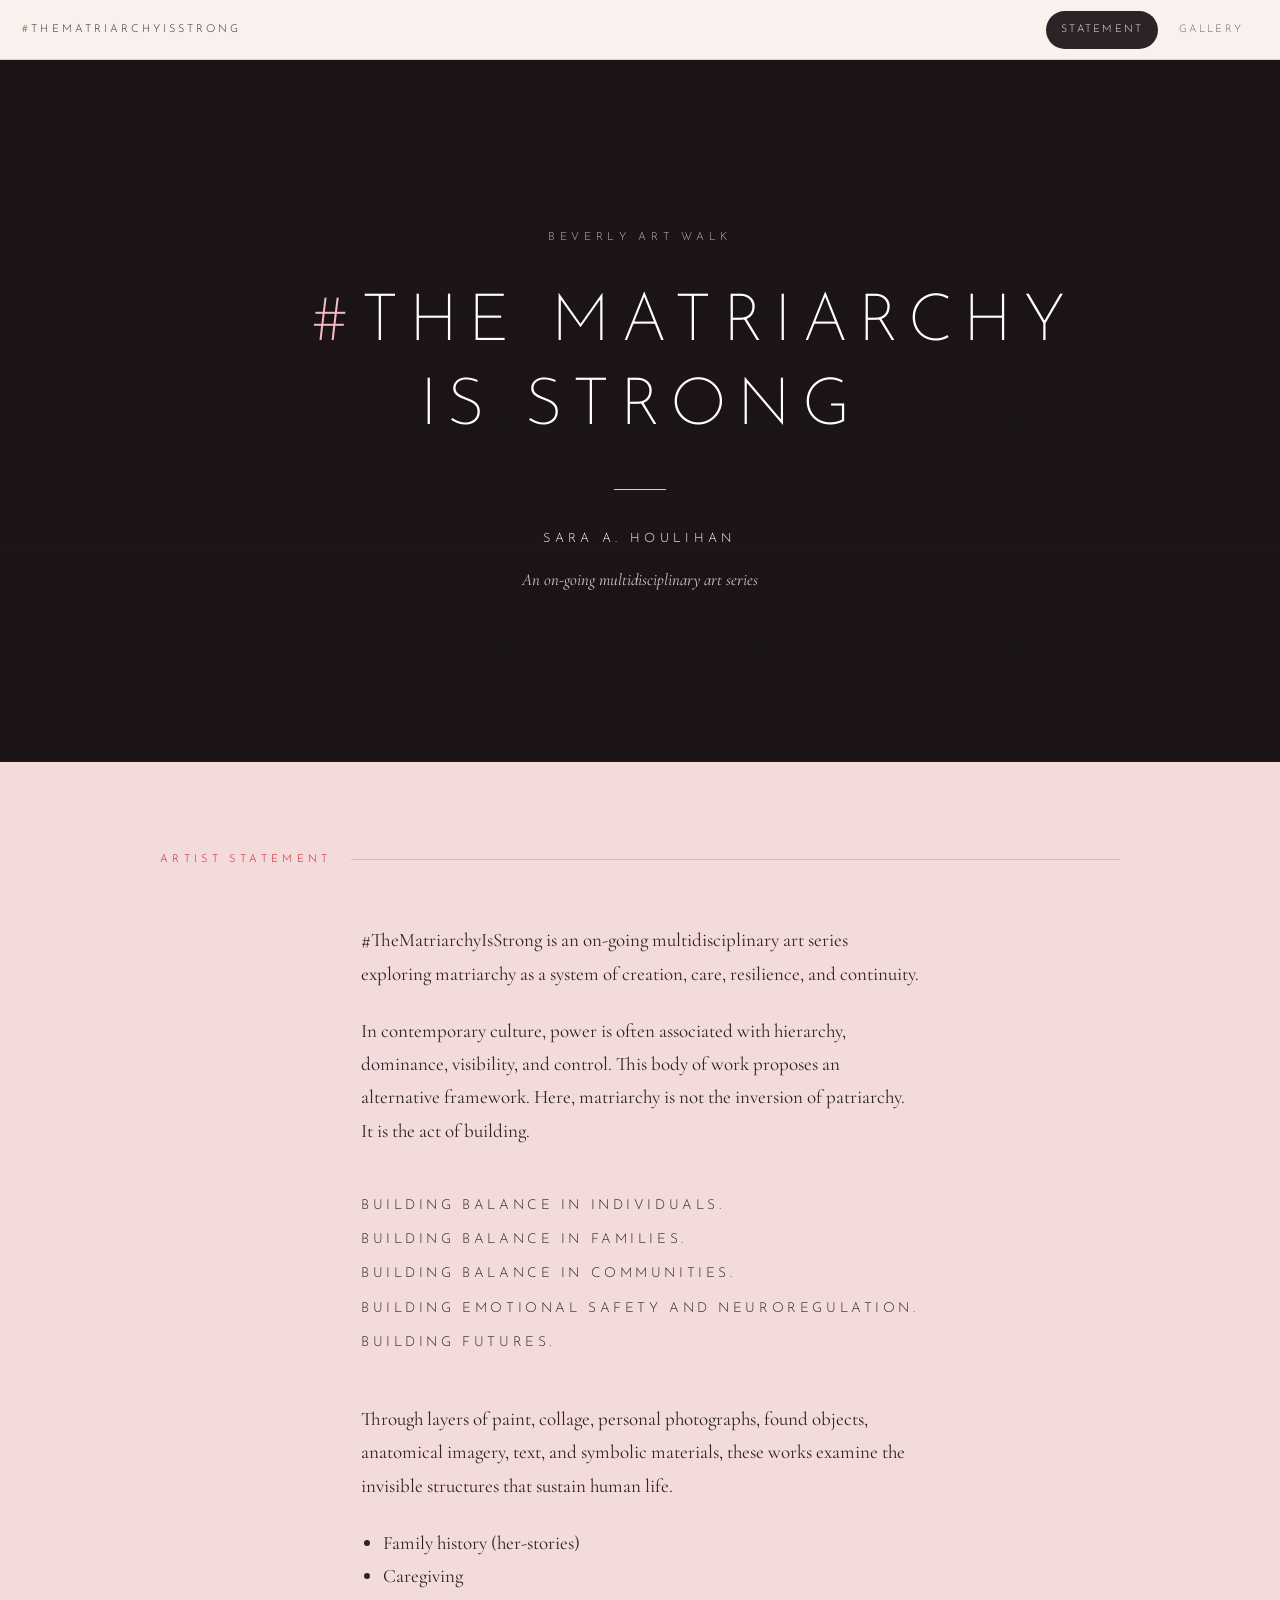
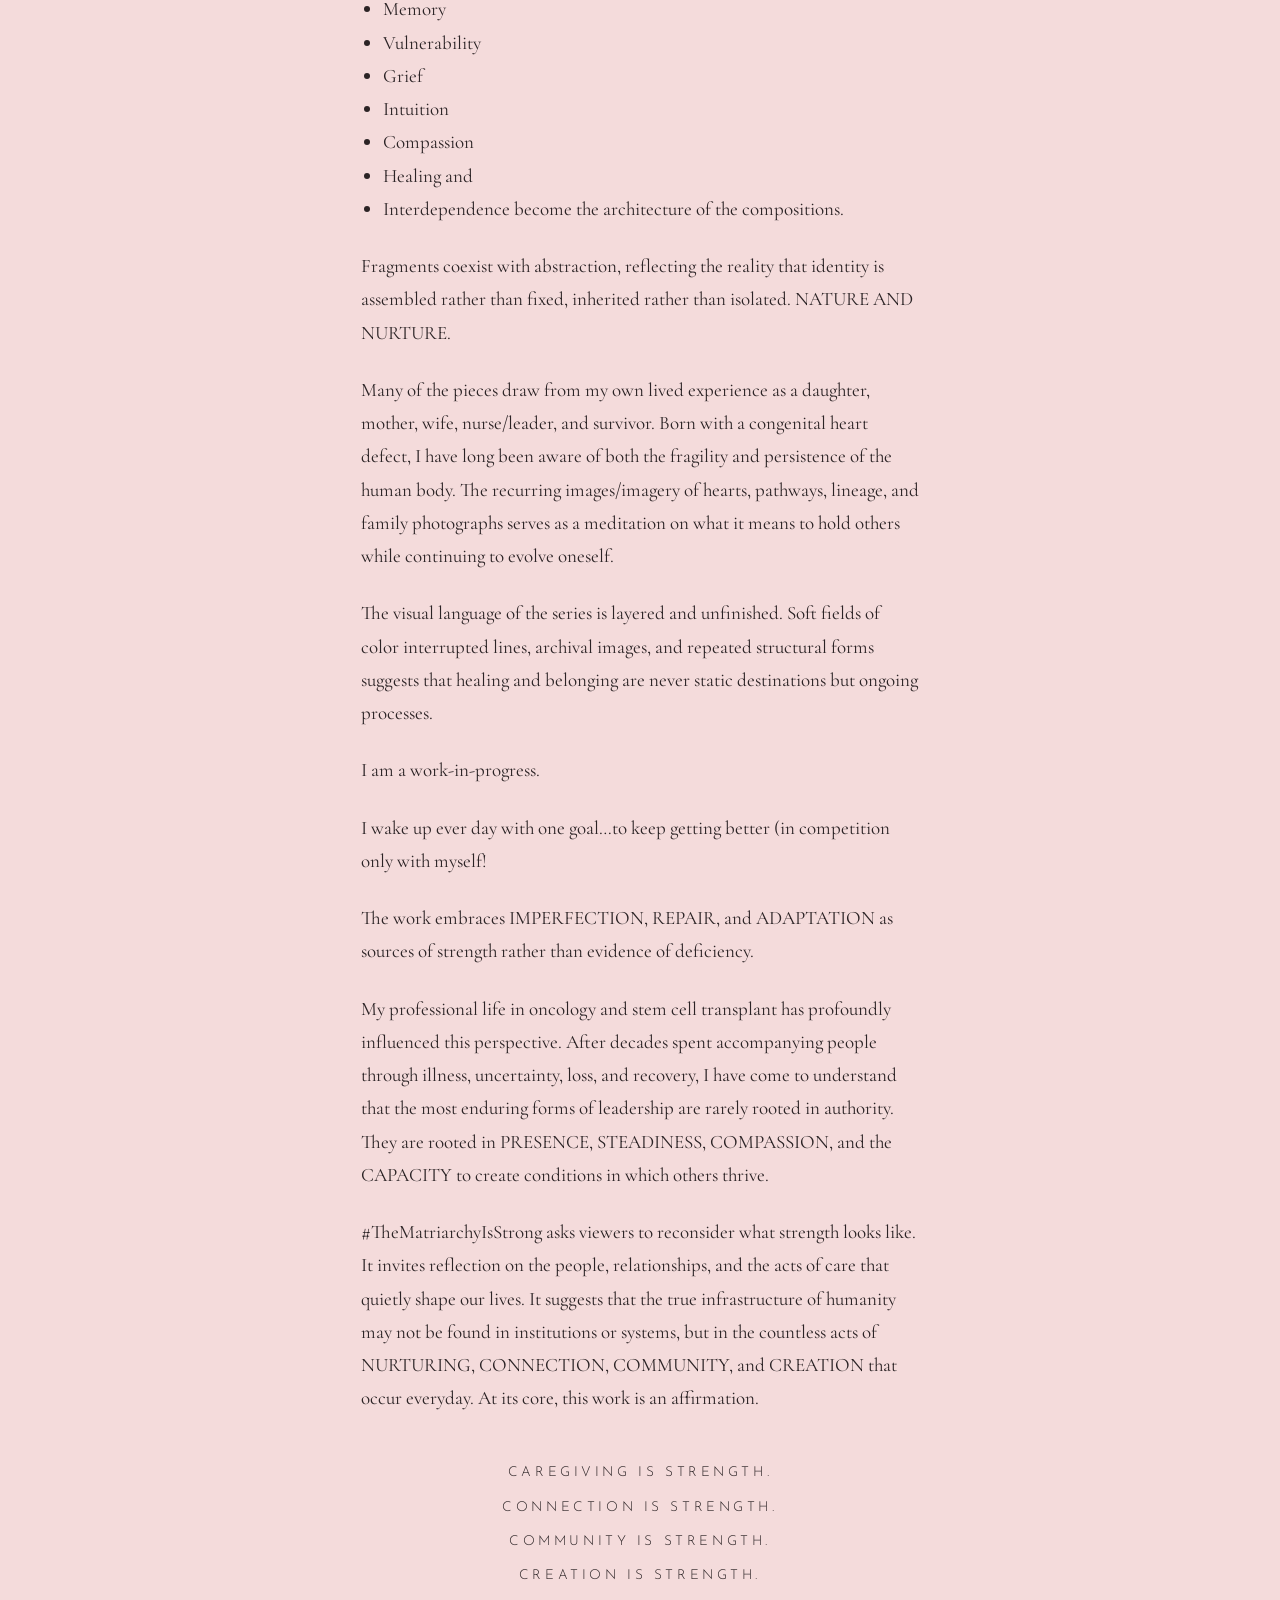
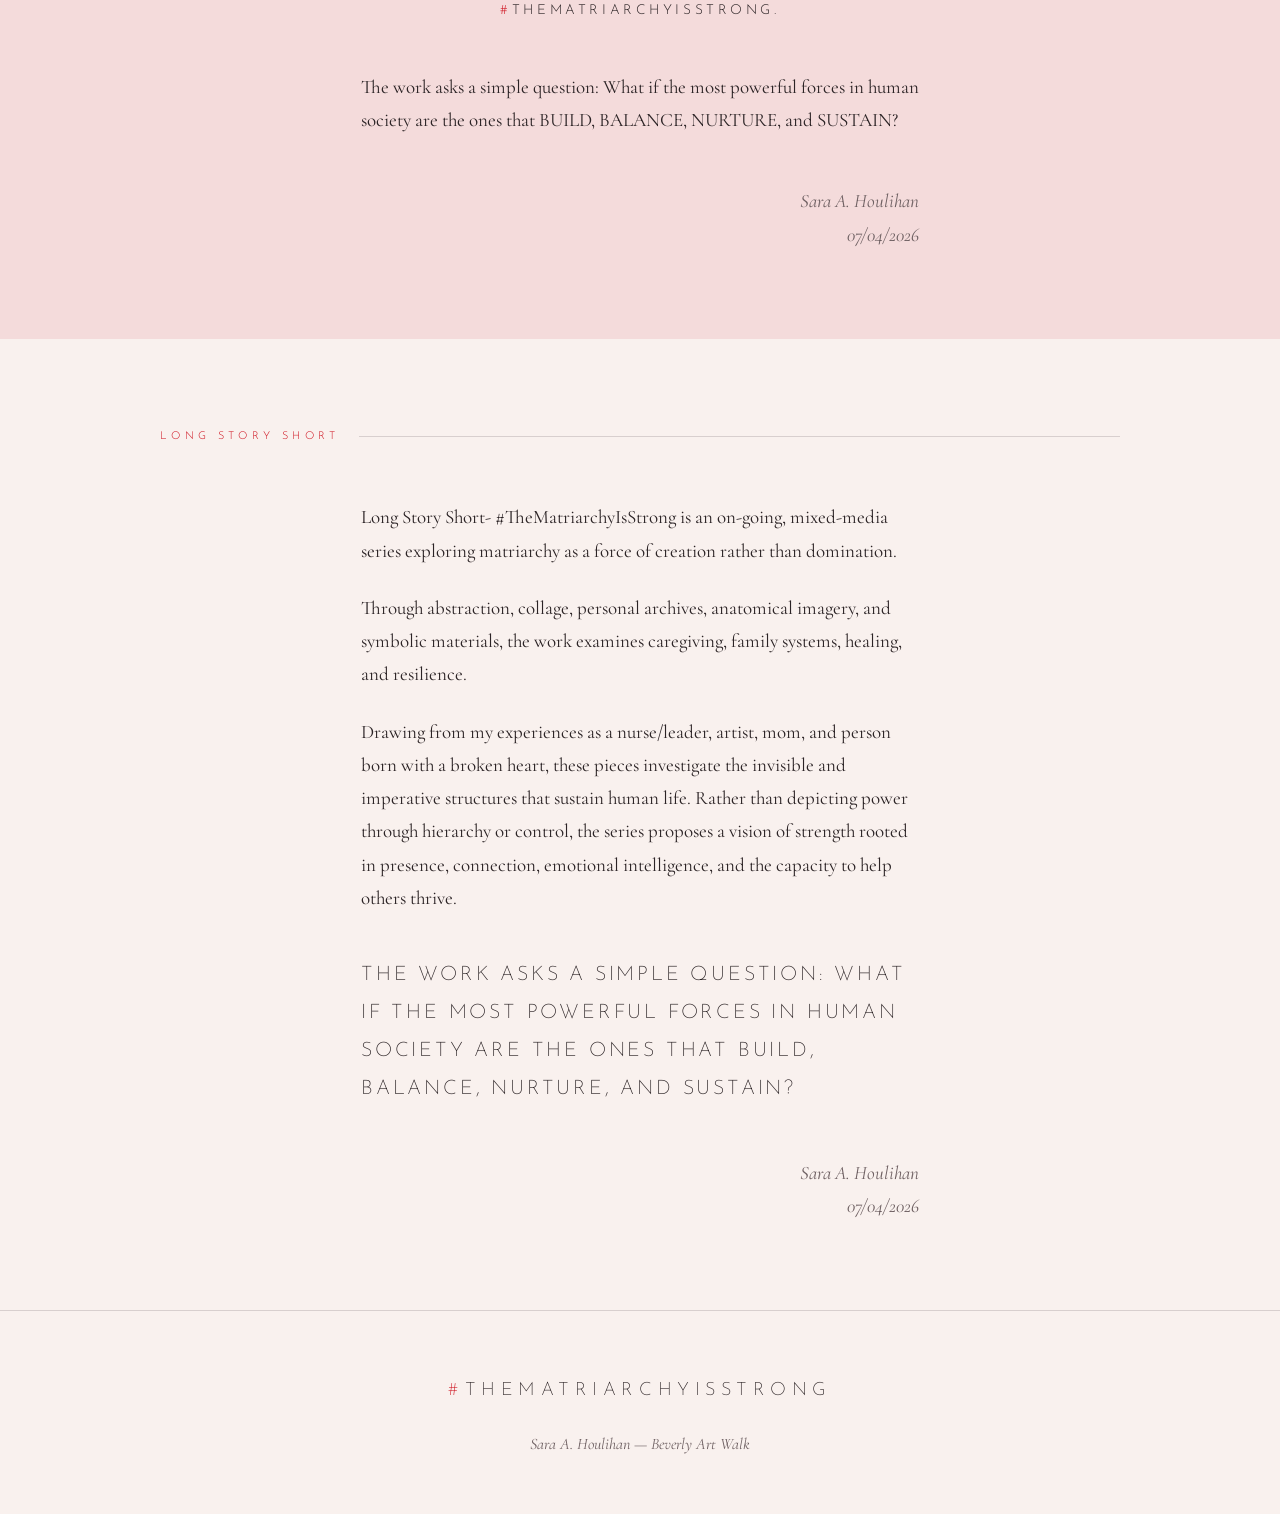
==== index.html @ e9c65ad4 "Add files via upload" ====
<!DOCTYPE html>
<html lang="en">
<head>
<meta charset="UTF-8">
<meta name="viewport" content="width=device-width, initial-scale=1.0, viewport-fit=cover">
<title>#TheMatriarchyIsStrong — Sara A. Houlihan — Beverly Art Walk</title>
<link rel="preconnect" href="https://fonts.googleapis.com">
<link rel="preconnect" href="https://fonts.gstatic.com" crossorigin>
<link href="https://fonts.googleapis.com/css2?family=Josefin+Sans:wght@200;300;400&family=Cormorant+Garamond:ital,wght@0,400;0,500;1,400&display=swap" rel="stylesheet">
<style>
  :root{
    --paper:#F9F1EE;
    --rose:#F4DBDB;
    --blush:#F4BAC8;
    --ink:#2B2325;
    --ink-soft:#6E6062;
    --carmine:#CE101D;
    --hairline:rgba(43,35,37,.16);
    --measure:62ch;
    --nav-h:60px;
  }
  *{margin:0;padding:0;box-sizing:border-box}
  html{scroll-behavior:smooth;-webkit-text-size-adjust:100%}
  @media (prefers-reduced-motion: reduce){
    html{scroll-behavior:auto}
    *,*::before,*::after{animation:none!important;transition:none!important}
  }
  html,body{overflow-x:hidden;width:100%}
  body{
    background:var(--paper);
    color:var(--ink);
    font-family:'Cormorant Garamond',serif;
    font-size:19px;
    line-height:1.75;
    -webkit-font-smoothing:antialiased;
  }
  img{max-width:100%}
  ::selection{background:var(--blush);color:var(--ink)}

  /* ---------- nav ---------- */
  nav{
    position:fixed;top:0;left:0;right:0;z-index:30;
    height:var(--nav-h);
    display:flex;justify-content:space-between;align-items:center;
    padding:0 1.4rem;
    padding-top:env(safe-area-inset-top);
    background:color-mix(in srgb, var(--paper) 90%, transparent);
    backdrop-filter:blur(10px);
    border-bottom:1px solid var(--hairline);
  }
  nav .mark{
    font-family:'Josefin Sans',sans-serif;font-weight:300;
    font-size:.68rem;letter-spacing:.28em;text-transform:uppercase;
    color:var(--ink);text-decoration:none;white-space:nowrap;
    overflow:hidden;text-overflow:ellipsis;
  }
  nav .mark em{font-style:normal;color:var(--carmine)}
  .tabs{display:flex;gap:.4rem;list-style:none;flex:none}
  .tabs button{
    font-family:'Josefin Sans',sans-serif;font-weight:300;
    font-size:.66rem;letter-spacing:.22em;text-transform:uppercase;
    color:var(--ink-soft);background:none;border:none;cursor:pointer;
    padding:.6rem .9rem;border-radius:999px;
    -webkit-tap-highlight-color:transparent;
    transition:color .25s,background .25s;
    min-height:38px;
  }
  .tabs button.active{color:var(--paper);background:var(--ink)}
  .tabs button:not(.active):hover,.tabs button:not(.active):focus-visible{color:var(--carmine)}
  button:focus-visible,a:focus-visible{outline:2px solid var(--carmine);outline-offset:3px}
  @media(max-width:640px){
    nav{padding:0 .8rem}
    nav .mark{font-size:.56rem;letter-spacing:.16em;max-width:40vw}
    .tabs button{font-size:.6rem;letter-spacing:.14em;padding:.55rem .7rem}
  }

  /* ---------- panels ---------- */
  .panel{display:none}
  .panel.active{display:block;animation:panelIn .5s ease}
  @keyframes panelIn{from{opacity:0}to{opacity:1}}

  /* ---------- hero (statement tab) ---------- */
  .hero{
    position:relative;
    margin-top:var(--nav-h);
    min-height:78svh;
    display:flex;flex-direction:column;justify-content:center;align-items:center;
    text-align:center;padding:3rem 1.5rem;
    overflow:hidden;
    background:#1c1416;
  }
  .hero-bg{position:absolute;inset:0;overflow:hidden}
  .hero-bg-layer{
    position:absolute;inset:0;
    background-size:cover;background-position:center;
    opacity:0;
    animation:heroFade 45s infinite;
    will-change:opacity;
  }
  @keyframes heroFade{
    0%{opacity:0}
    2%{opacity:.55}
    9%{opacity:.55}
    12%{opacity:0}
    100%{opacity:0}
  }
  .hero-scrim{
    position:absolute;inset:0;
    background:linear-gradient(180deg, rgba(28,20,22,.55) 0%, rgba(28,20,22,.72) 60%, rgba(28,20,22,.85) 100%);
  }
  .hero-content{position:relative;z-index:2;color:#fff}
  .hero .eyebrow{
    font-family:'Josefin Sans',sans-serif;font-weight:300;
    font-size:.7rem;letter-spacing:.42em;text-transform:uppercase;
    color:rgba(255,255,255,.72);margin-bottom:2.2rem;
  }
  .hero h1{
    font-family:'Josefin Sans',sans-serif;font-weight:200;
    text-transform:uppercase;
    font-size:clamp(1.7rem,6.4vw,4.1rem);
    letter-spacing:.16em;line-height:1.28;
    max-width:16ch;
  }
  .hero h1 .hash{color:var(--blush)}
  .hero .rule{
    width:52px;height:1px;background:var(--blush);margin:2.4rem auto;
  }
  .hero .byline{
    font-family:'Josefin Sans',sans-serif;font-weight:300;
    font-size:.8rem;letter-spacing:.34em;text-transform:uppercase;
  }
  .hero .venue{
    font-style:italic;color:rgba(255,255,255,.78);margin-top:.9rem;font-size:1.05rem;
  }
  @media(max-width:640px){
    .hero{min-height:62svh;padding:2.4rem 1.1rem}
    .hero .eyebrow{margin-bottom:1.5rem}
    .hero .rule{margin:1.8rem auto}
  }

  /* ---------- shared section shell ---------- */
  section{padding:5.5rem 1.5rem}
  .shell{max-width:960px;margin:0 auto}
  .section-label{
    font-family:'Josefin Sans',sans-serif;font-weight:300;
    font-size:.68rem;letter-spacing:.4em;text-transform:uppercase;
    color:var(--carmine);
    display:flex;align-items:center;gap:1.2rem;margin-bottom:3.4rem;
  }
  .section-label::after{content:"";flex:1;height:1px;background:var(--hairline)}

  /* ---------- statement ---------- */
  #statement-text{background:var(--rose)}
  .prose{max-width:var(--measure);margin:0 auto}
  .prose p{margin-bottom:1.5rem}
  .prose p:last-child{margin-bottom:0}
  .litany{
    font-family:'Josefin Sans',sans-serif;font-weight:300;
    text-transform:uppercase;font-size:.86rem;letter-spacing:.26em;
    line-height:2.5;margin:2.6rem 0;list-style:none;
  }
  .prose ul.plain{margin:1.5rem 0 1.5rem 1.4rem}
  .affirmation{
    font-family:'Josefin Sans',sans-serif;font-weight:300;
    text-transform:uppercase;font-size:.86rem;letter-spacing:.26em;
    line-height:2.5;margin:2.6rem 0;list-style:none;text-align:center;
  }
  .affirmation .hash{color:var(--carmine)}
  .signature{margin-top:3rem;text-align:right;font-style:italic;color:var(--ink-soft)}
  .lss-question{
    font-family:'Josefin Sans',sans-serif;font-weight:200;
    text-transform:uppercase;letter-spacing:.14em;line-height:1.9;
    font-size:clamp(.95rem,2.2vw,1.25rem);
    margin:2.6rem 0 0;
  }

  /* ---------- gallery ---------- */
  #gallery{padding-top:calc(var(--nav-h) + 3rem)}
  .gallery-intro{padding-bottom:0}
  .work{
    max-width:860px;margin:0 auto;padding:4rem 0;
    border-bottom:1px solid var(--hairline);
  }
  .work:last-of-type{border-bottom:none}
  .work figure{margin:0}
  .work .frame{
    background:#fff;
    padding:clamp(.7rem,2.5vw,1.6rem);
    box-shadow:0 1px 2px rgba(43,35,37,.06),0 14px 44px -18px rgba(43,35,37,.18);
  }
  .work img{display:block;width:100%;height:auto}
  .work figcaption{
    margin-top:2rem;
    display:grid;grid-template-columns:minmax(0,1fr) auto;gap:.4rem 2rem;
    align-items:start;
  }
  .work .no{
    font-family:'Josefin Sans',sans-serif;font-weight:300;
    font-size:.66rem;letter-spacing:.34em;color:var(--carmine);
    text-transform:uppercase;margin-bottom:.55rem;
  }
  .work h3{
    font-family:'Josefin Sans',sans-serif;font-weight:300;
    text-transform:uppercase;font-size:1.02rem;letter-spacing:.2em;
    line-height:1.7;max-width:34ch;
  }
  .work .swatch{
    width:28px;height:28px;border-radius:50%;
    border:1px solid var(--hairline);margin-top:1.3rem;flex:none;
  }
  .work .meta{grid-column:1/-1;margin-top:1rem;max-width:var(--measure)}
  .work .meta p{margin-bottom:.85rem}
  .work .meta p:last-child{margin-bottom:0}
  .work .dims{
    font-family:'Josefin Sans',sans-serif;font-weight:300;
    font-size:.68rem;letter-spacing:.24em;text-transform:uppercase;
    color:var(--ink-soft);
  }
  .work .dedication{font-style:italic;color:var(--ink-soft)}

  /* ---------- footer ---------- */
  footer{
    padding:4rem 1.5rem calc(3.5rem + env(safe-area-inset-bottom));text-align:center;
    border-top:1px solid var(--hairline);
  }
  footer .hashline{
    font-family:'Josefin Sans',sans-serif;font-weight:200;
    text-transform:uppercase;letter-spacing:.3em;
    font-size:clamp(.8rem,2.4vw,1.15rem);
  }
  footer .hashline .hash{color:var(--carmine)}
  footer .credit{margin-top:1.4rem;font-style:italic;color:var(--ink-soft);font-size:1rem}

  /* ---------- reveal on scroll ---------- */
  .reveal{opacity:0;transform:translateY(18px);transition:opacity .8s ease,transform .8s ease}
  .reveal.in{opacity:1;transform:none}
  @media (prefers-reduced-motion: reduce){.reveal{opacity:1;transform:none}}

  @media(max-width:640px){
    body{font-size:16.5px}
    section{padding:3.5rem 1.1rem}
    #gallery{padding-top:calc(var(--nav-h) + 2rem)}
    .work{padding:2.8rem 0}
    .work figcaption{grid-template-columns:1fr}
    .work .swatch{margin-top:.4rem}
    .section-label{margin-bottom:2.2rem;font-size:.6rem;letter-spacing:.3em}
  }
</style>
</head>
<body>

<nav aria-label="Site">
  <span class="mark"><em>#</em>TheMatriarchyIsStrong</span>
  <div class="tabs" role="tablist" aria-label="Site sections">
    <button type="button" role="tab" id="tab-statement-btn" aria-selected="true" aria-controls="panel-statement" class="active" onclick="showTab('statement')">Statement</button>
    <button type="button" role="tab" id="tab-gallery-btn" aria-selected="false" aria-controls="panel-gallery" onclick="showTab('gallery')">Gallery</button>
  </div>
</nav>

<!-- ================= STATEMENT PANEL ================= -->
<div class="panel active" id="panel-statement" role="tabpanel" aria-labelledby="tab-statement-btn">

  <header class="hero">
    <div class="hero-bg" aria-hidden="true">
      <div class="hero-bg-layer" style="background-image:url([data-uri]);animation-delay:0s"></div>
      <div class="hero-bg-layer" style="background-image:url([data-uri]);animation-delay:5s"></div>
      <div class="hero-bg-layer" style="background-image:url([data-uri]);animation-delay:10s"></div>
      <div class="hero-bg-layer" style="background-image:url([data-uri]);animation-delay:15s"></div>
      <div class="hero-bg-layer" style="background-image:url([data-uri]);animation-delay:20s"></div>
      <div class="hero-bg-layer" style="background-image:url([data-uri]);animation-delay:25s"></div>
      <div class="hero-bg-layer" style="background-image:url([data-uri]);animation-delay:30s"></div>
      <div class="hero-bg-layer" style="background-image:url([data-uri]);animation-delay:35s"></div>
      <div class="hero-bg-layer" style="background-image:url([data-uri]);animation-delay:40s"></div>
    </div>
    <div class="hero-scrim" aria-hidden="true"></div>
    <div class="hero-content">
      <p class="eyebrow">Beverly Art Walk</p>
      <h1><span class="hash">#</span>The&nbsp;Matriarchy Is&nbsp;Strong</h1>
      <div class="rule" aria-hidden="true"></div>
      <p class="byline">Sara A. Houlihan</p>
      <p class="venue">An on-going multidisciplinary art series</p>
    </div>
  </header>

  <!-- ================= ARTIST STATEMENT (verbatim from Matriarchy is Strong.txt) ================= -->
  <section id="statement-text">
    <div class="shell">
      <p class="section-label">Artist Statement</p>
      <div class="prose reveal">
        <p>#TheMatriarchyIsStrong is an on-going multidisciplinary art series exploring matriarchy as a system of creation, care, resilience, and continuity.</p>
        <p>In contemporary culture, power is often associated with hierarchy, dominance, visibility, and control. This body of work proposes an alternative framework. Here, matriarchy is not the inversion of patriarchy. It is the act of building.</p>
        <ul class="litany">
          <li>BUILDING BALANCE IN INDIVIDUALS.</li>
          <li>BUILDING BALANCE IN FAMILIES.</li>
          <li>BUILDING BALANCE IN COMMUNITIES.</li>
          <li>BUILDING EMOTIONAL SAFETY AND NEUROREGULATION.</li>
          <li>BUILDING FUTURES.</li>
        </ul>
        <p>Through layers of paint, collage, personal photographs, found objects, anatomical imagery, text, and symbolic materials, these works examine the invisible structures that sustain human life.</p>
        <ul class="plain">
          <li>Family history (her-stories)</li>
          <li>Caregiving</li>
          <li>Memory</li>
          <li>Vulnerability</li>
          <li>Grief</li>
          <li>Intuition</li>
          <li>Compassion</li>
          <li>Healing and</li>
          <li>Interdependence become the architecture of the compositions.</li>
        </ul>
        <p>Fragments coexist with abstraction, reflecting the reality that identity is assembled rather than fixed, inherited rather than isolated. NATURE AND NURTURE.</p>
        <p>Many of the pieces draw from my own lived experience as a daughter, mother, wife, nurse/leader, and survivor. Born with a congenital heart defect, I have long been aware of both the fragility and persistence of the human body. The recurring images/imagery of hearts, pathways, lineage, and family photographs serves as a meditation on what it means to hold others while continuing to evolve oneself.</p>
        <p>The visual language of the series is layered and unfinished. Soft fields of color interrupted lines, archival images, and repeated structural forms suggests that healing and belonging are never static destinations but ongoing processes.</p>
        <p>I am a work-in-progress.</p>
        <p>I wake up ever day with one goal&hellip;to keep getting better (in competition only with myself!</p>
        <p>The work embraces IMPERFECTION, REPAIR, and ADAPTATION as sources of strength rather than evidence of deficiency.</p>
        <p>My professional life in oncology and stem cell transplant has profoundly influenced this perspective. After decades spent accompanying people through illness, uncertainty, loss, and recovery, I have come to understand that the most enduring forms of leadership are rarely rooted in authority. They are rooted in PRESENCE, STEADINESS, COMPASSION, and the CAPACITY to create conditions in which others thrive.</p>
        <p>#TheMatriarchyIsStrong asks viewers to reconsider what strength looks like. It invites reflection on the people, relationships, and the acts of care that quietly shape our lives. It suggests that the true infrastructure of humanity may not be found in institutions or systems, but in the countless acts of NURTURING, CONNECTION, COMMUNITY, and CREATION that occur everyday. At its core, this work is an affirmation.</p>
        <ul class="affirmation">
          <li>CAREGIVING IS STRENGTH.</li>
          <li>CONNECTION IS STRENGTH.</li>
          <li>COMMUNITY IS STRENGTH.</li>
          <li>CREATION IS STRENGTH.</li>
          <li><span class="hash">#</span>TheMatriarchyIsStrong.</li>
        </ul>
        <p>The work asks a simple question: What if the most powerful forces in human society are the ones that BUILD, BALANCE, NURTURE, and SUSTAIN?</p>
        <p class="signature">Sara A. Houlihan<br>07/04/2026</p>
      </div>
    </div>
  </section>

  <!-- ================= LONG STORY SHORT (verbatim) ================= -->
  <section id="about">
    <div class="shell">
      <p class="section-label">Long Story Short</p>
      <div class="prose reveal">
        <p>Long Story Short- #TheMatriarchyIsStrong is an on-going, mixed-media series exploring matriarchy as a force of creation rather than domination.</p>
        <p>Through abstraction, collage, personal archives, anatomical imagery, and symbolic materials, the work examines caregiving, family systems, healing, and resilience.</p>
        <p>Drawing from my experiences as a nurse/leader, artist, mom, and person born with a broken heart, these pieces investigate the invisible and imperative structures that sustain human life. Rather than depicting power through hierarchy or control, the series proposes a vision of strength rooted in presence, connection, emotional intelligence, and the capacity to help others thrive.</p>
        <p class="lss-question">The work asks a simple question: What if the most powerful forces in human society are the ones that build, balance, nurture, and sustain?</p>
        <p class="signature">Sara A. Houlihan<br>07/04/2026</p>
      </div>
    </div>
  </section>

  <!-- NOTE: No contact information (email, phone, social links, or website) was provided in the supplied
       text file or artwork list document. Please confirm contact/info details with the artist before
       adding a contact section. -->

</div>

<!-- ================= GALLERY PANEL ================= -->
<div class="panel" id="panel-gallery" role="tabpanel" aria-labelledby="tab-gallery-btn">
  <section id="gallery">
    <div class="shell">
      <p class="section-label">#TheMatriarchyIsStrong series &mdash; by Sara A. Houlihan</p>

      <article class="work reveal">
        <figure>
          <div class="frame"><img src="[data-uri]" alt="Family is Matriarchy — mixed-media canvas in periwinkle blue, pink, cream, and purple with a colorized family photograph, puzzle piece, dried flowers, and an upside-down US mail stamp" loading="lazy"></div>
          <figcaption>
            <div>
              <p class="no">No. 1</p>
              <h3>Family is Matriarchy <span style="text-transform:none;letter-spacing:.06em;font-style:italic;">(in French: La famille est un matriarcat)</span> &mdash; pink</h3>
            </div>
            <span class="swatch" style="background:#F4BAC8" title="pink" aria-label="Colorway: pink"></span>
            <div class="meta">
              <p>Aunt Helen, Uncle Buster, and Mamie (Grandma Mary Ann)</p>
              <p class="dims">Unframed 20.5&rdquo; &times; 16.25&rdquo;</p>
              <p>Canvas with permanent markers, water colors, acrylic paints, stickers, colorized family photograph, dried flowers, a puzzle piece from Yoko Ono&rsquo;s interactive exhibit @ MCA 2026, geology paper tape and a US mail stamp (upside down indicating I LOVE YOU). Periwinkle blue, pink, cream, purple colors.</p>
              <p class="dedication">For Scott, Karen, Turner, and Claire Perkins</p>
            </div>
          </figcaption>
        </figure>
      </article>

      <article class="work reveal">
        <figure>
          <div class="frame"><img src="[data-uri]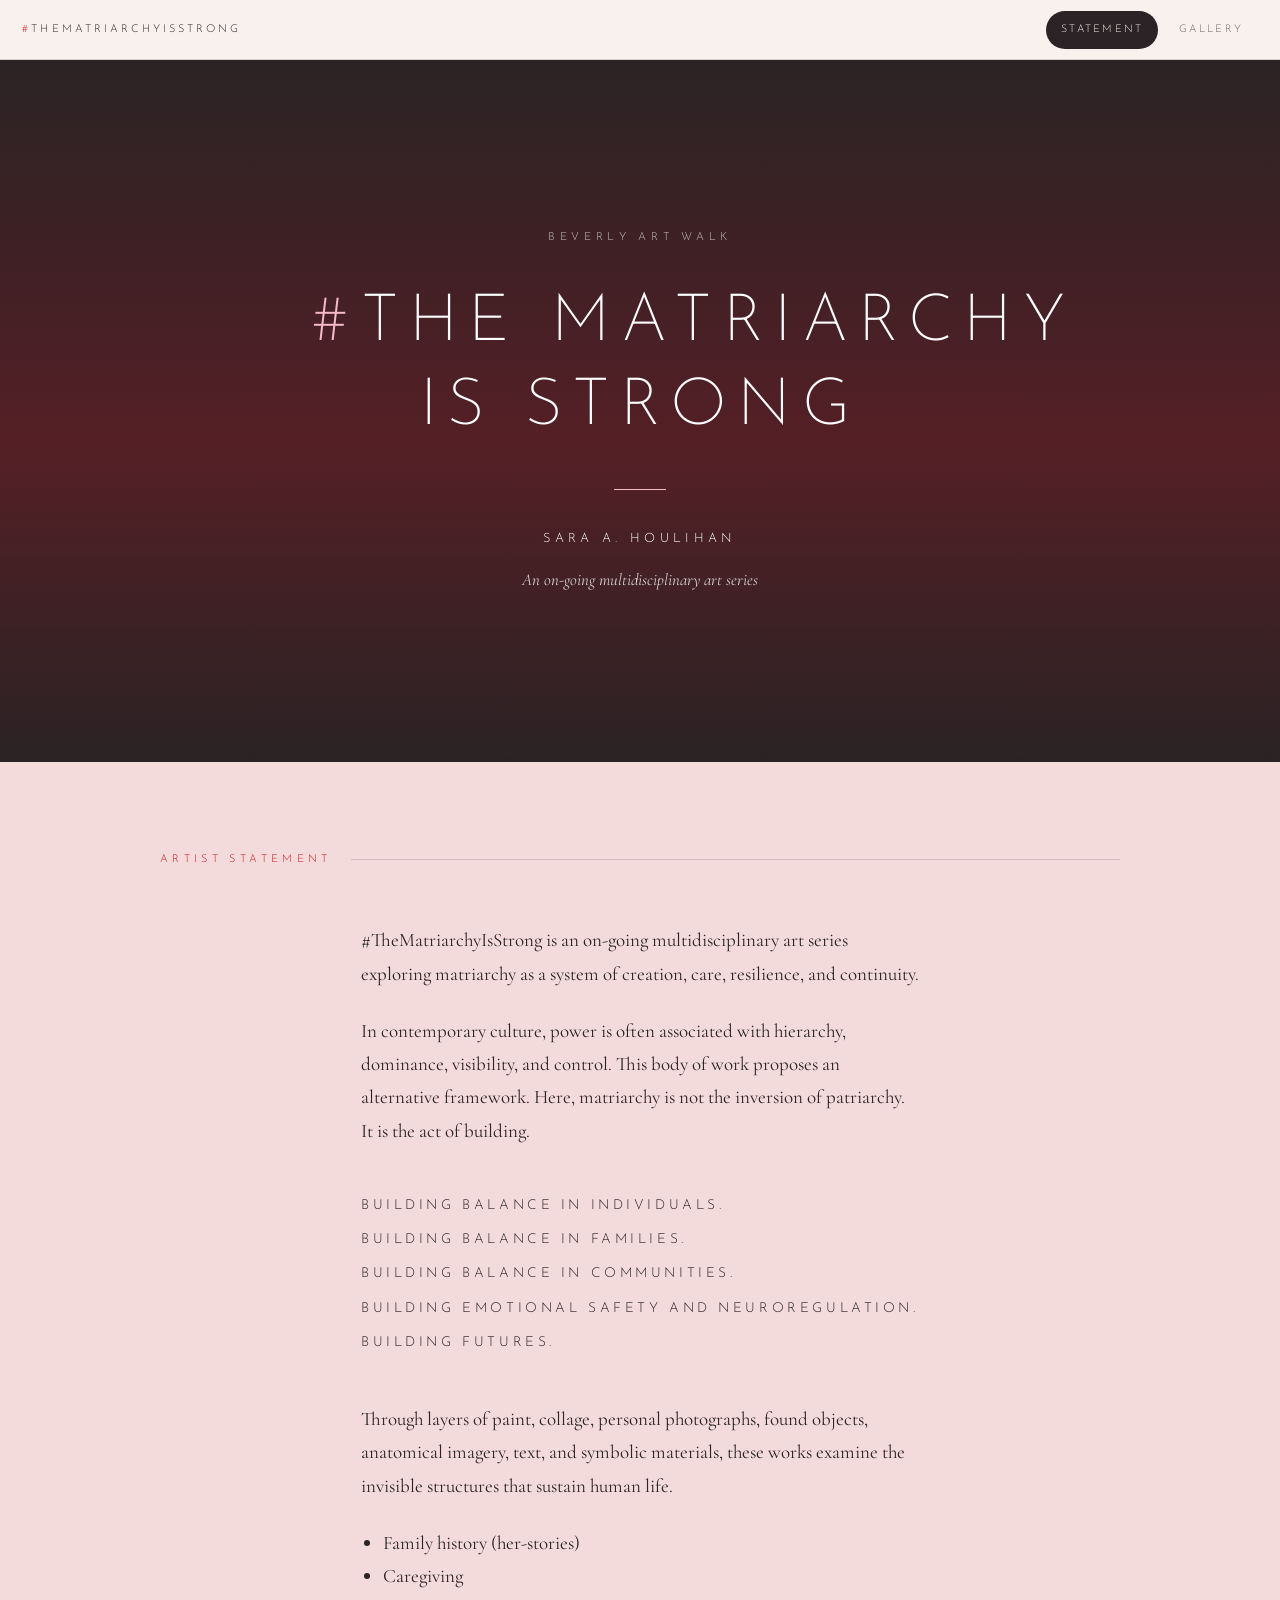
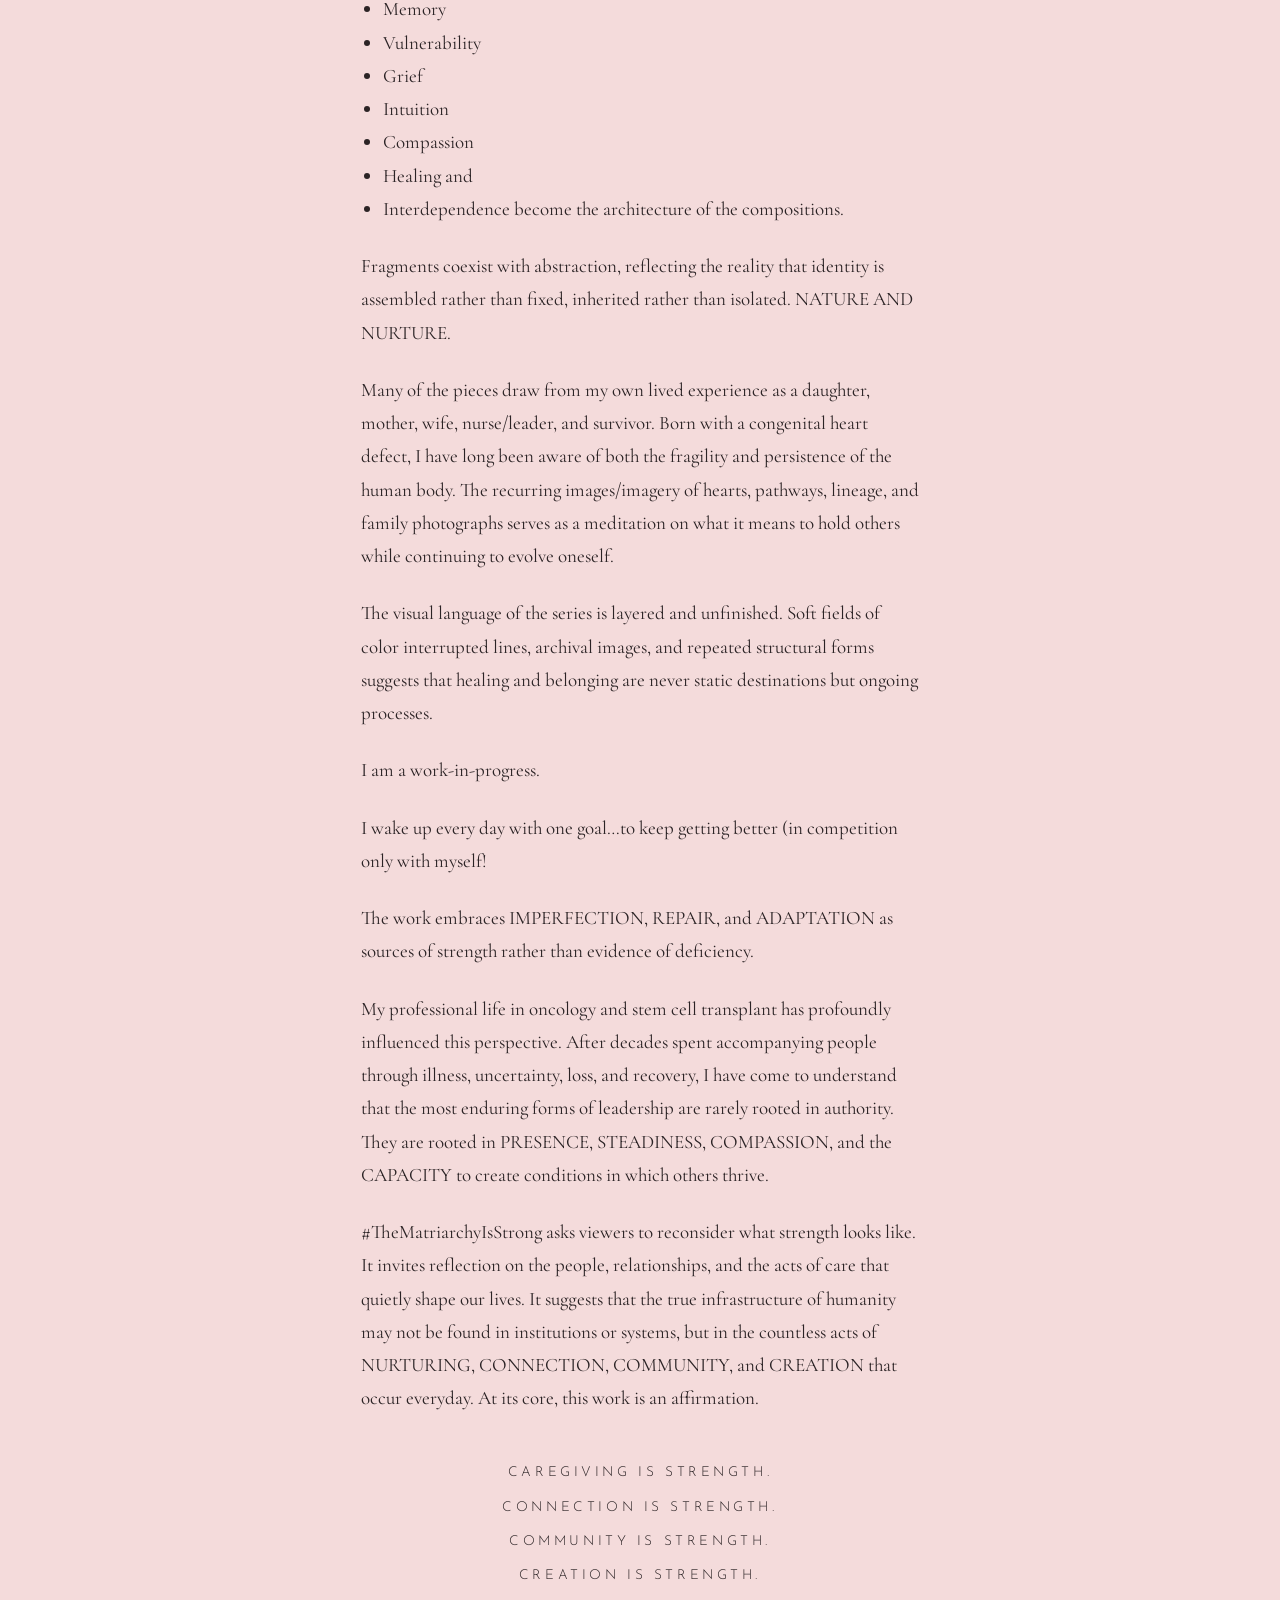
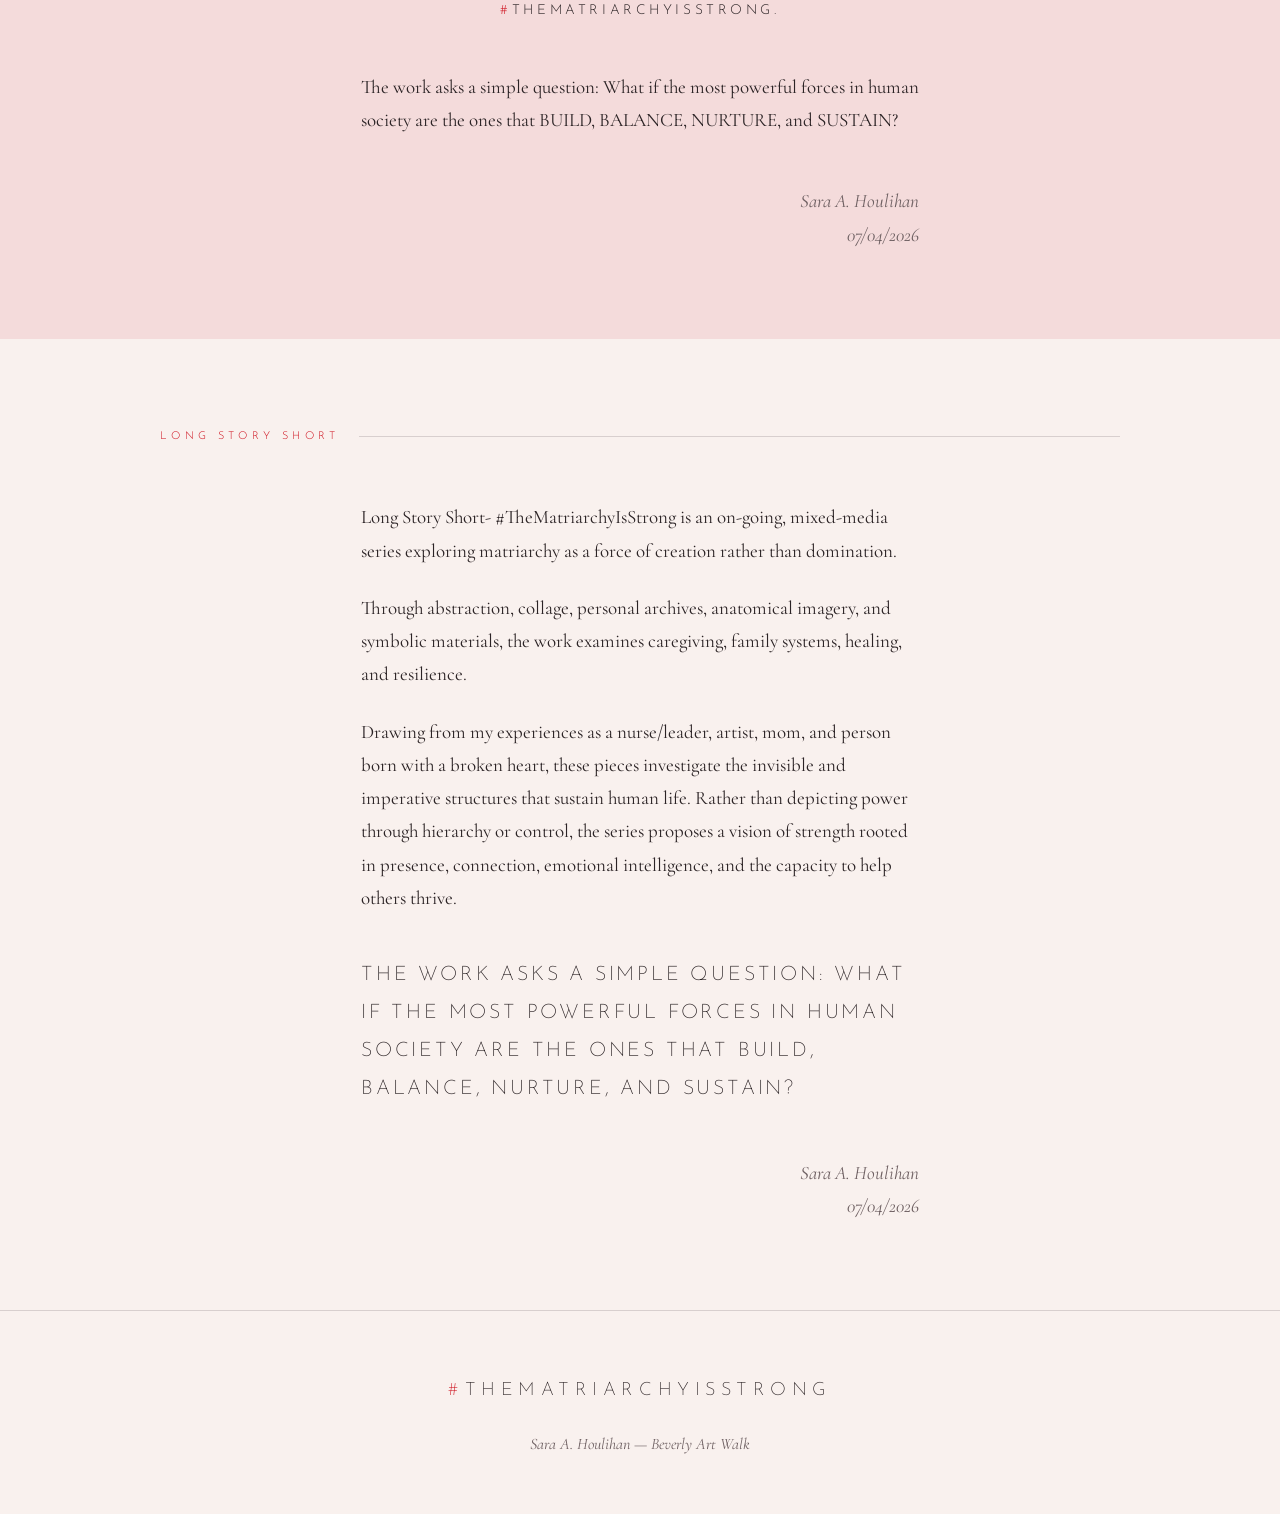
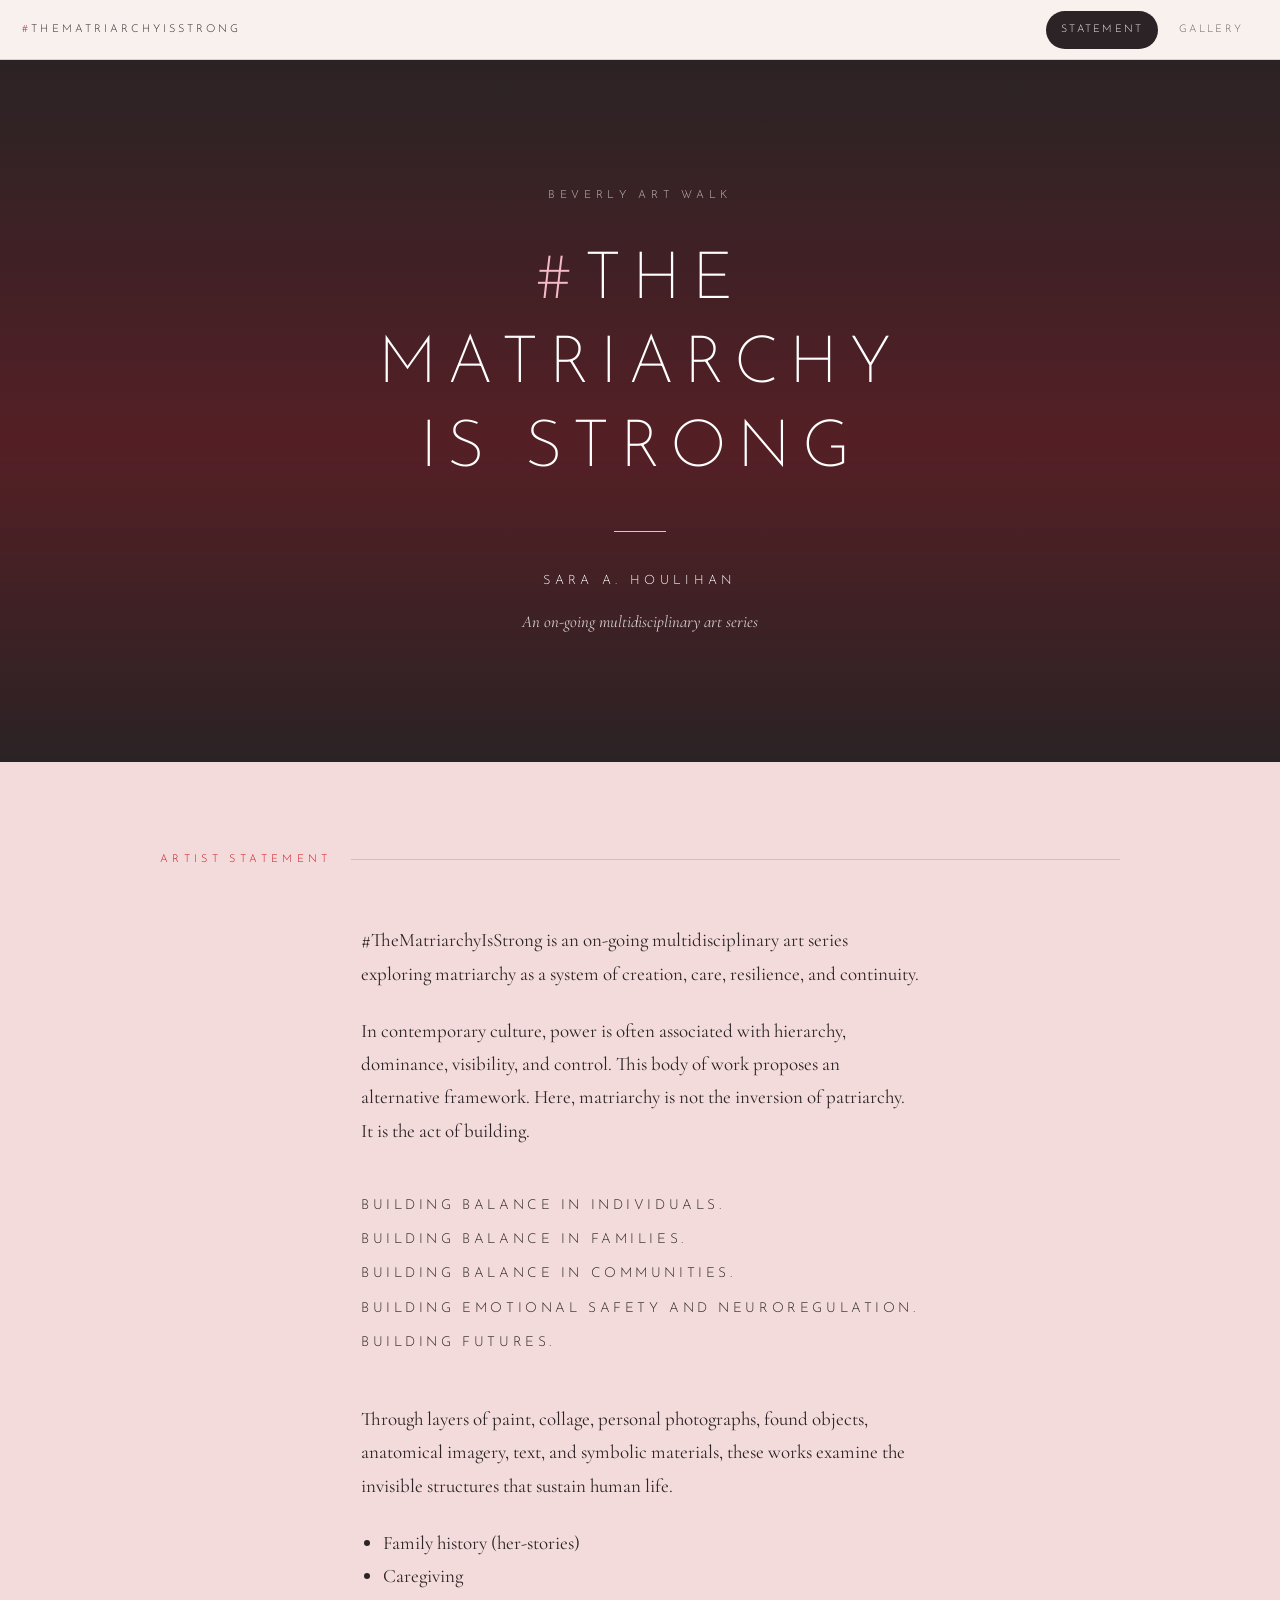
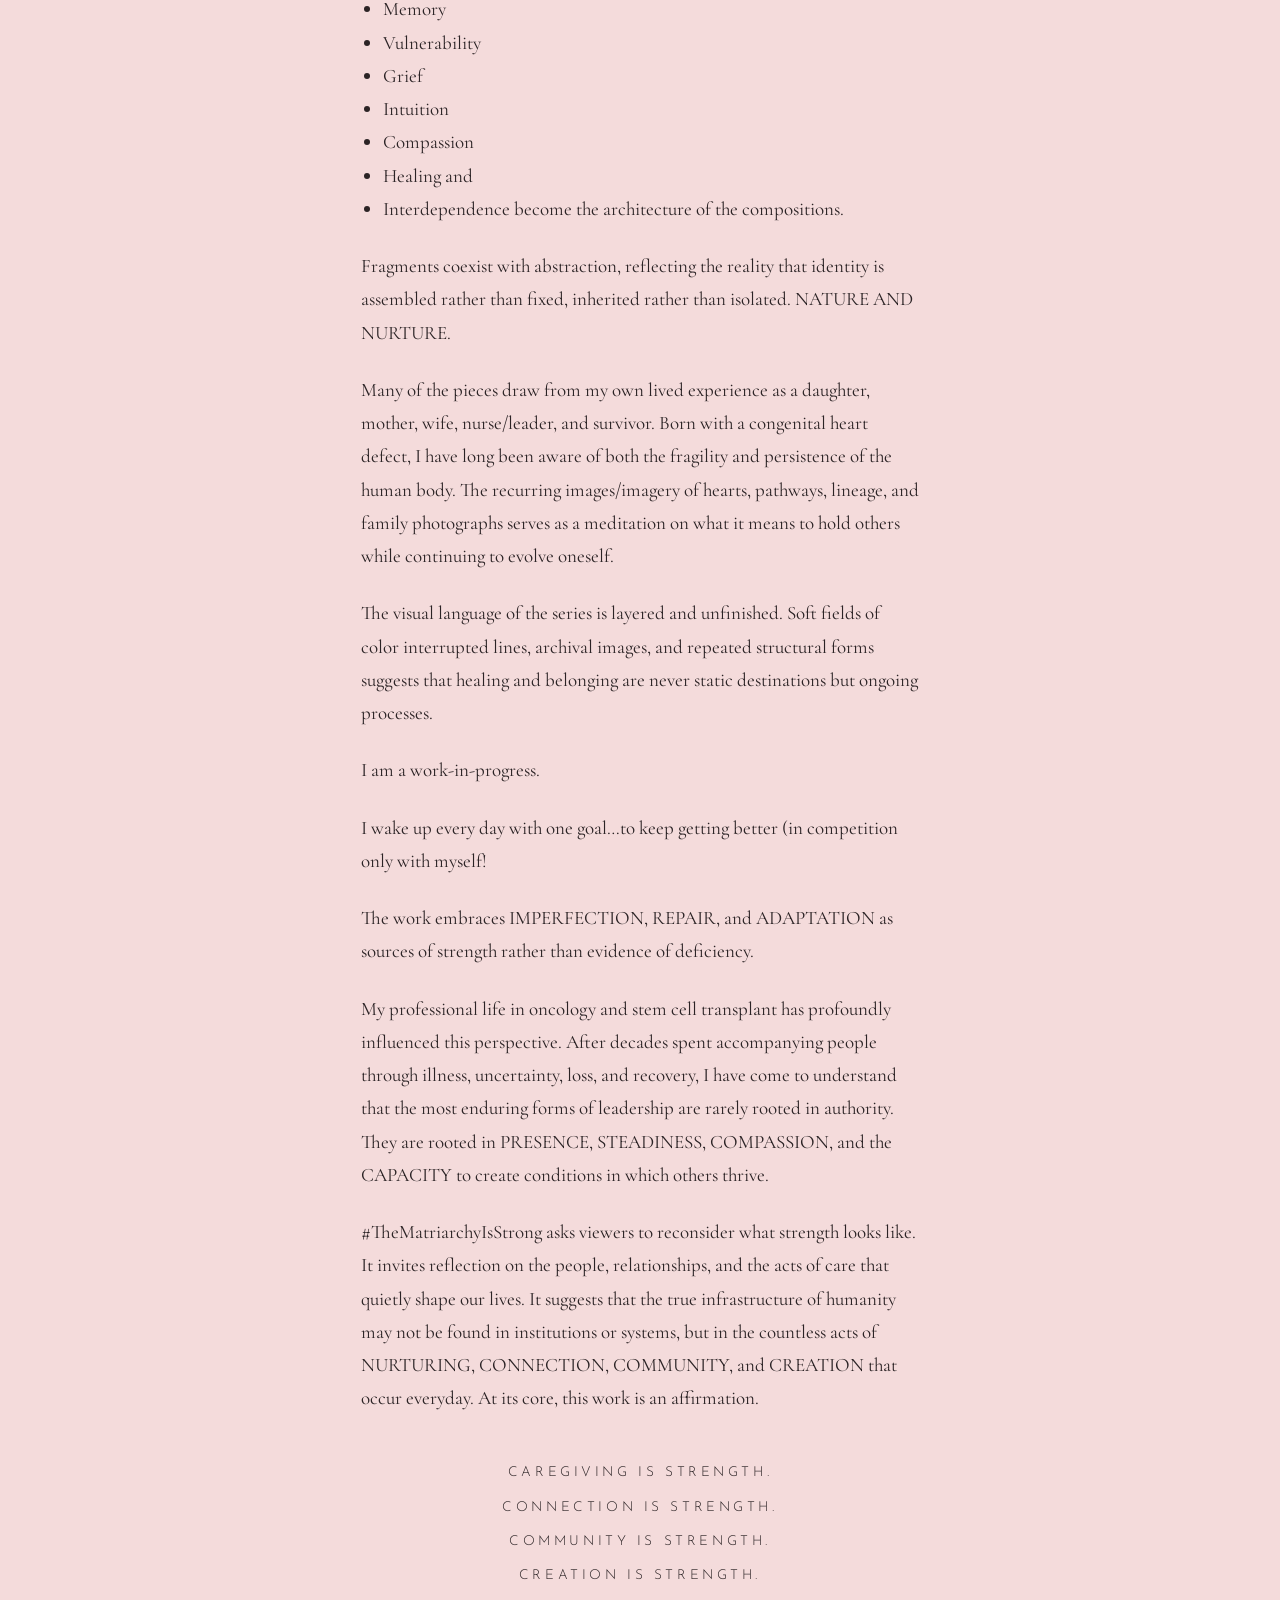
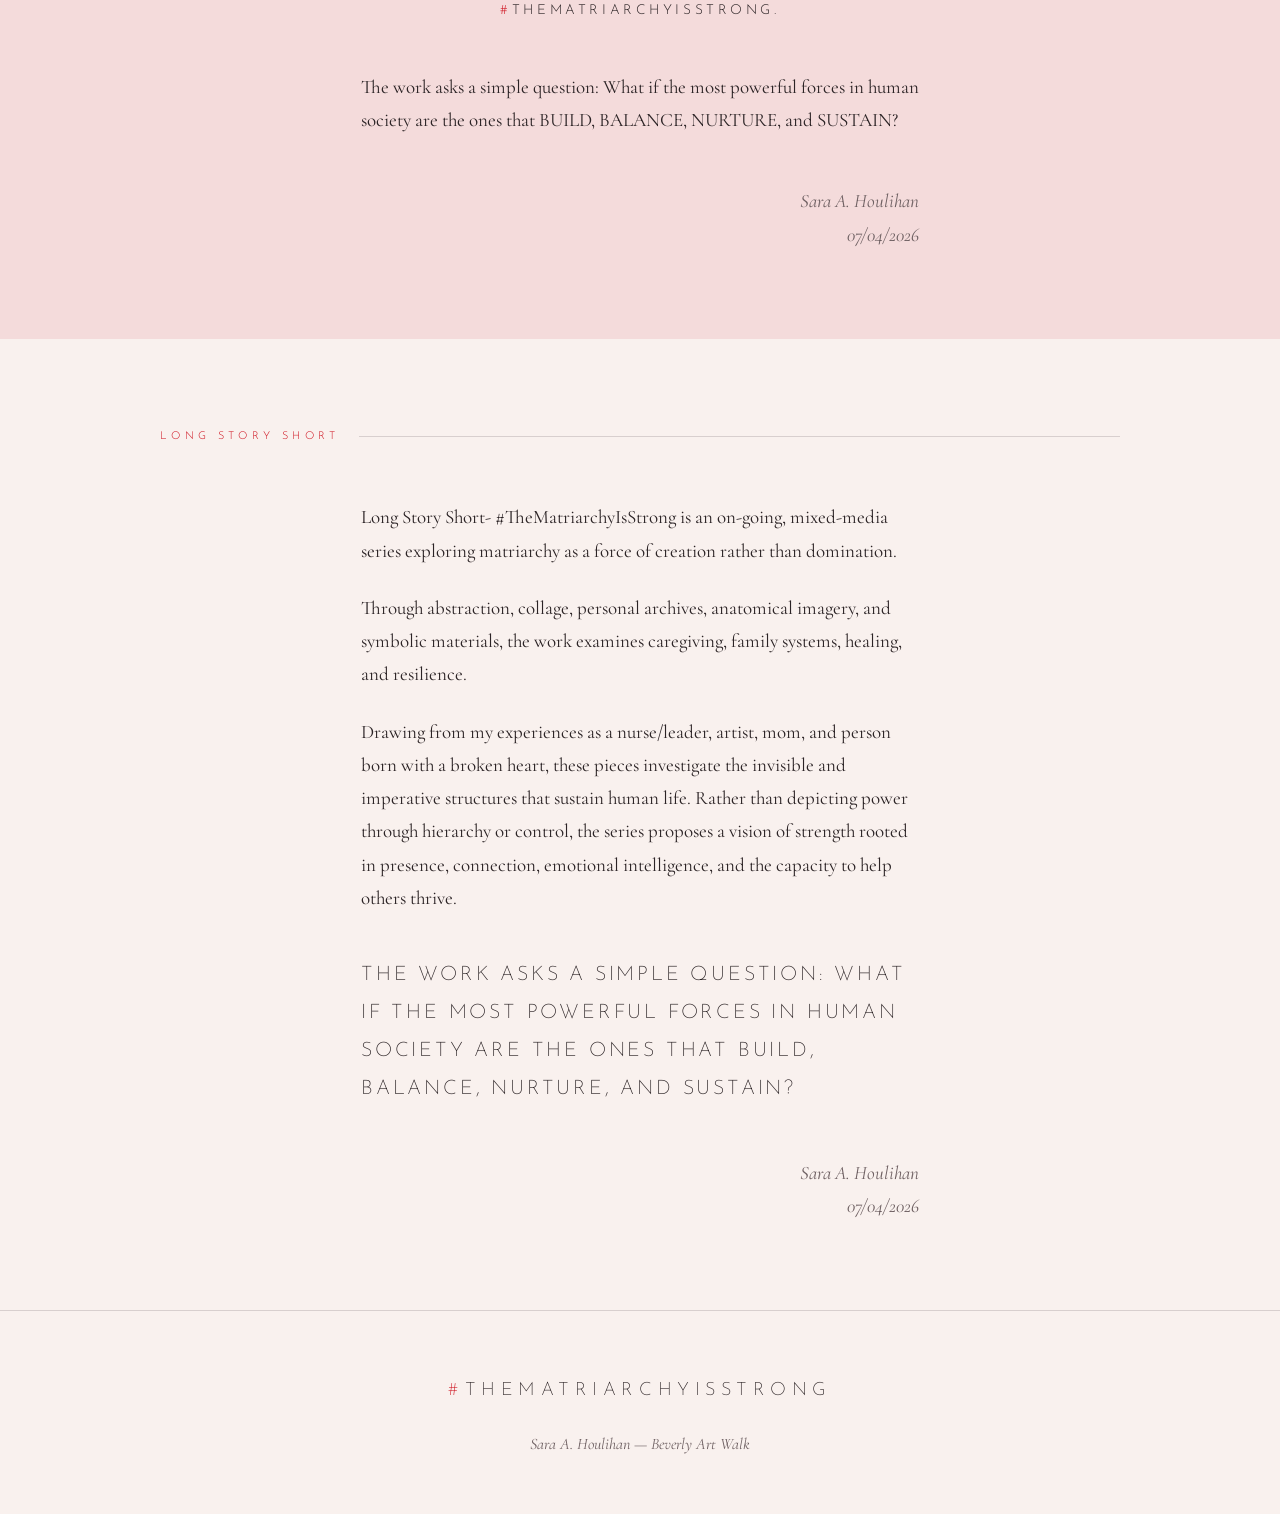
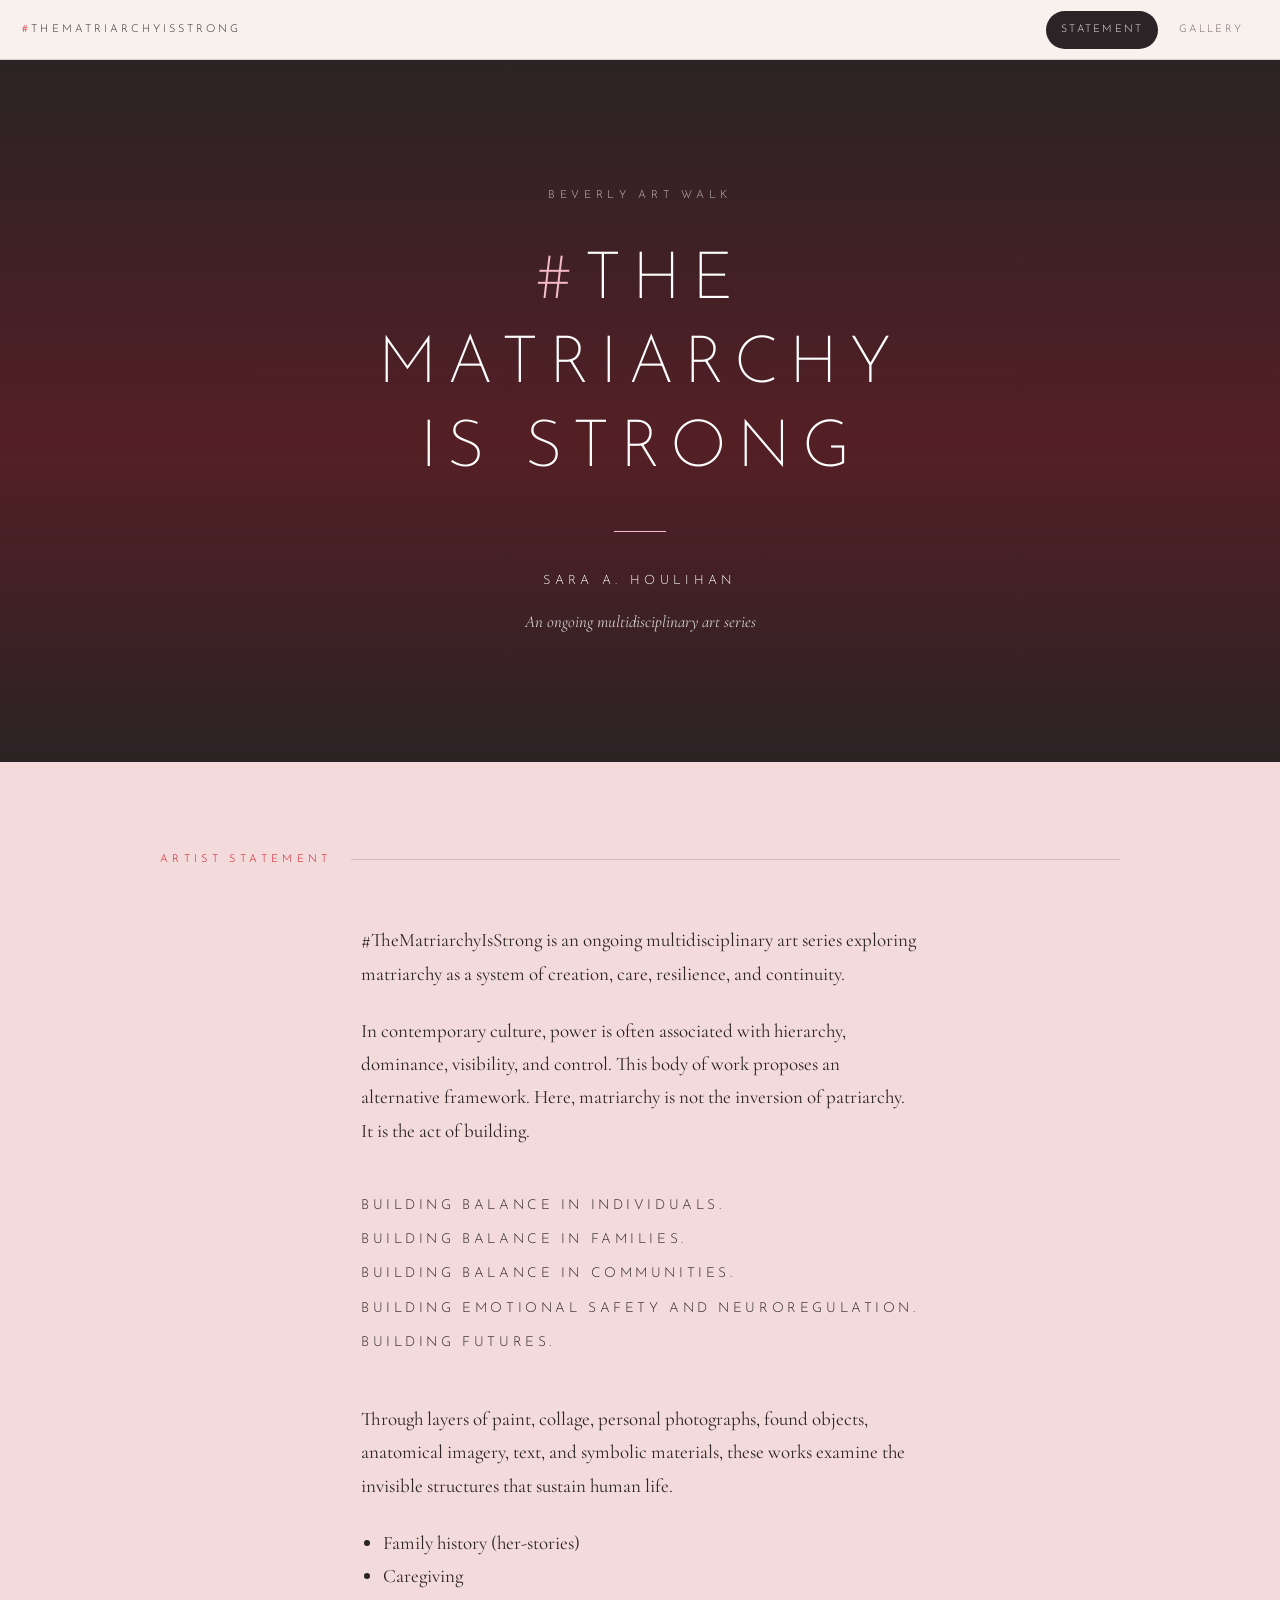
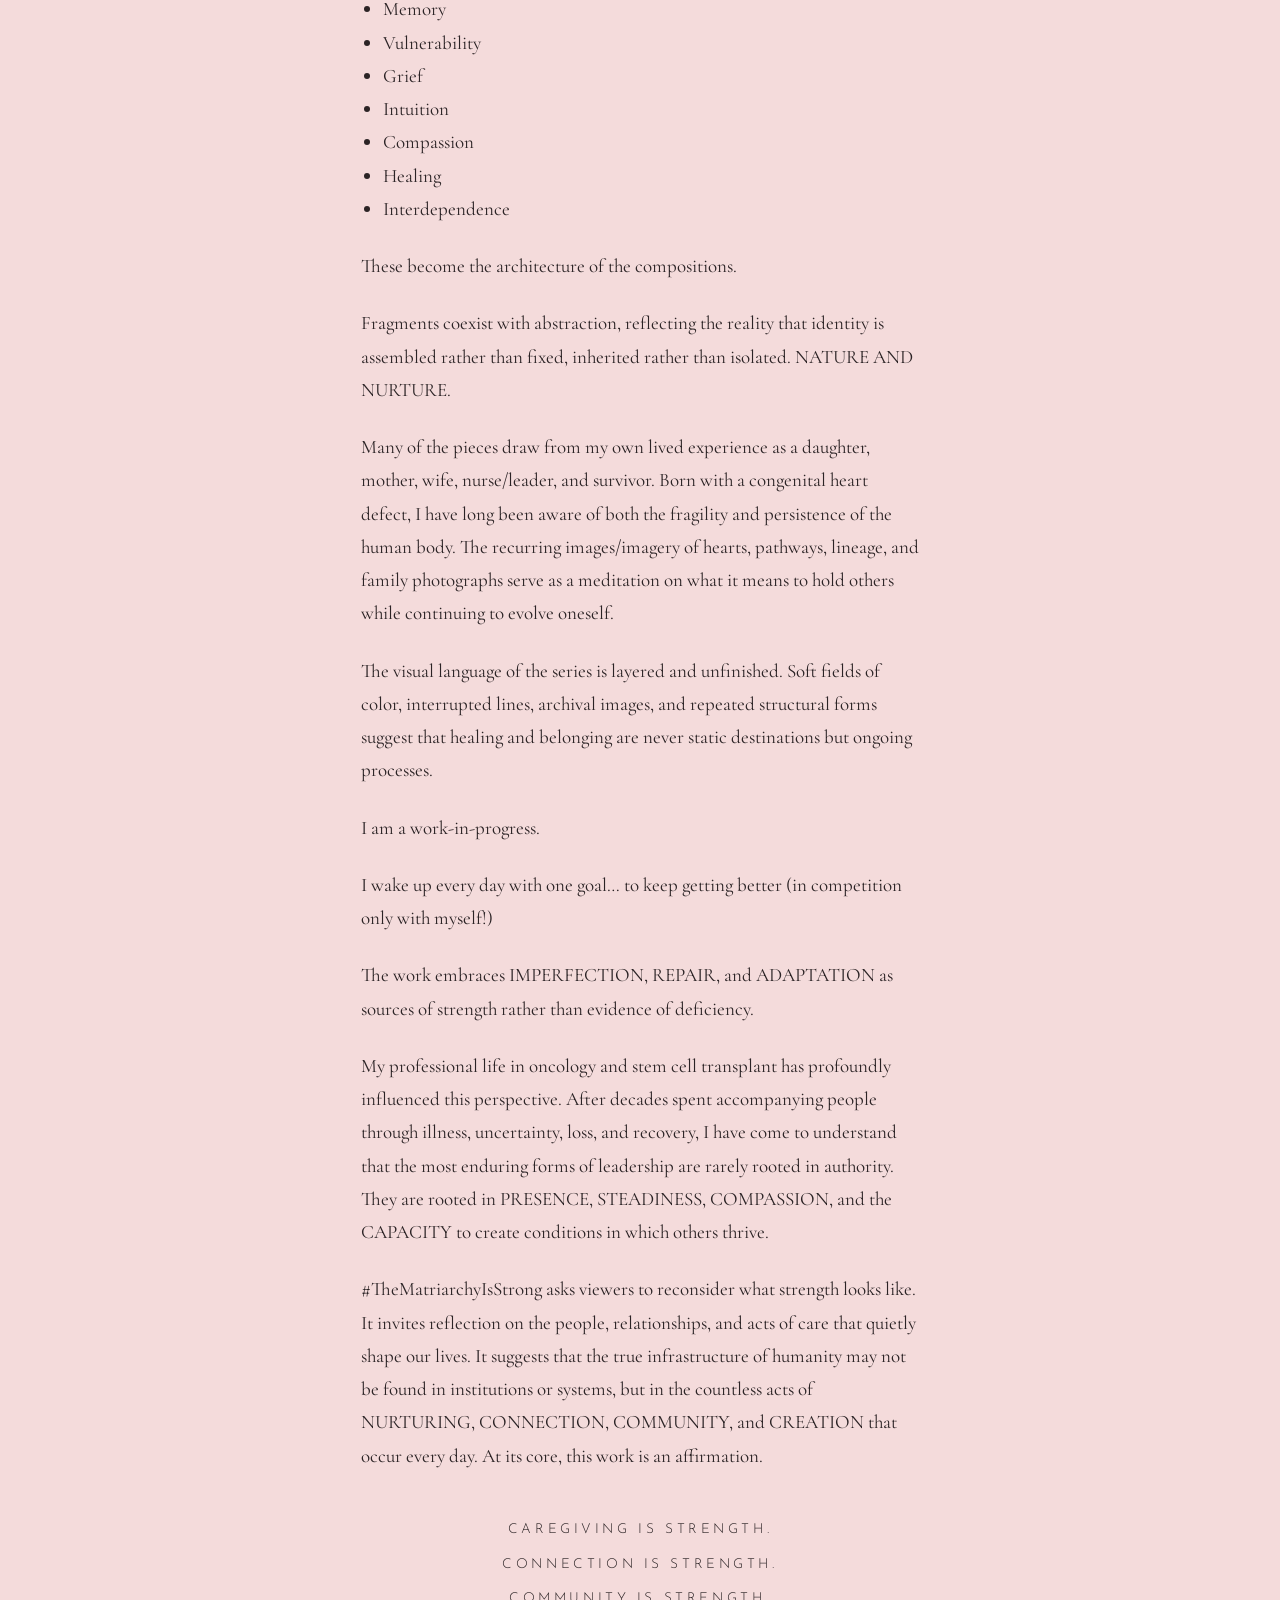
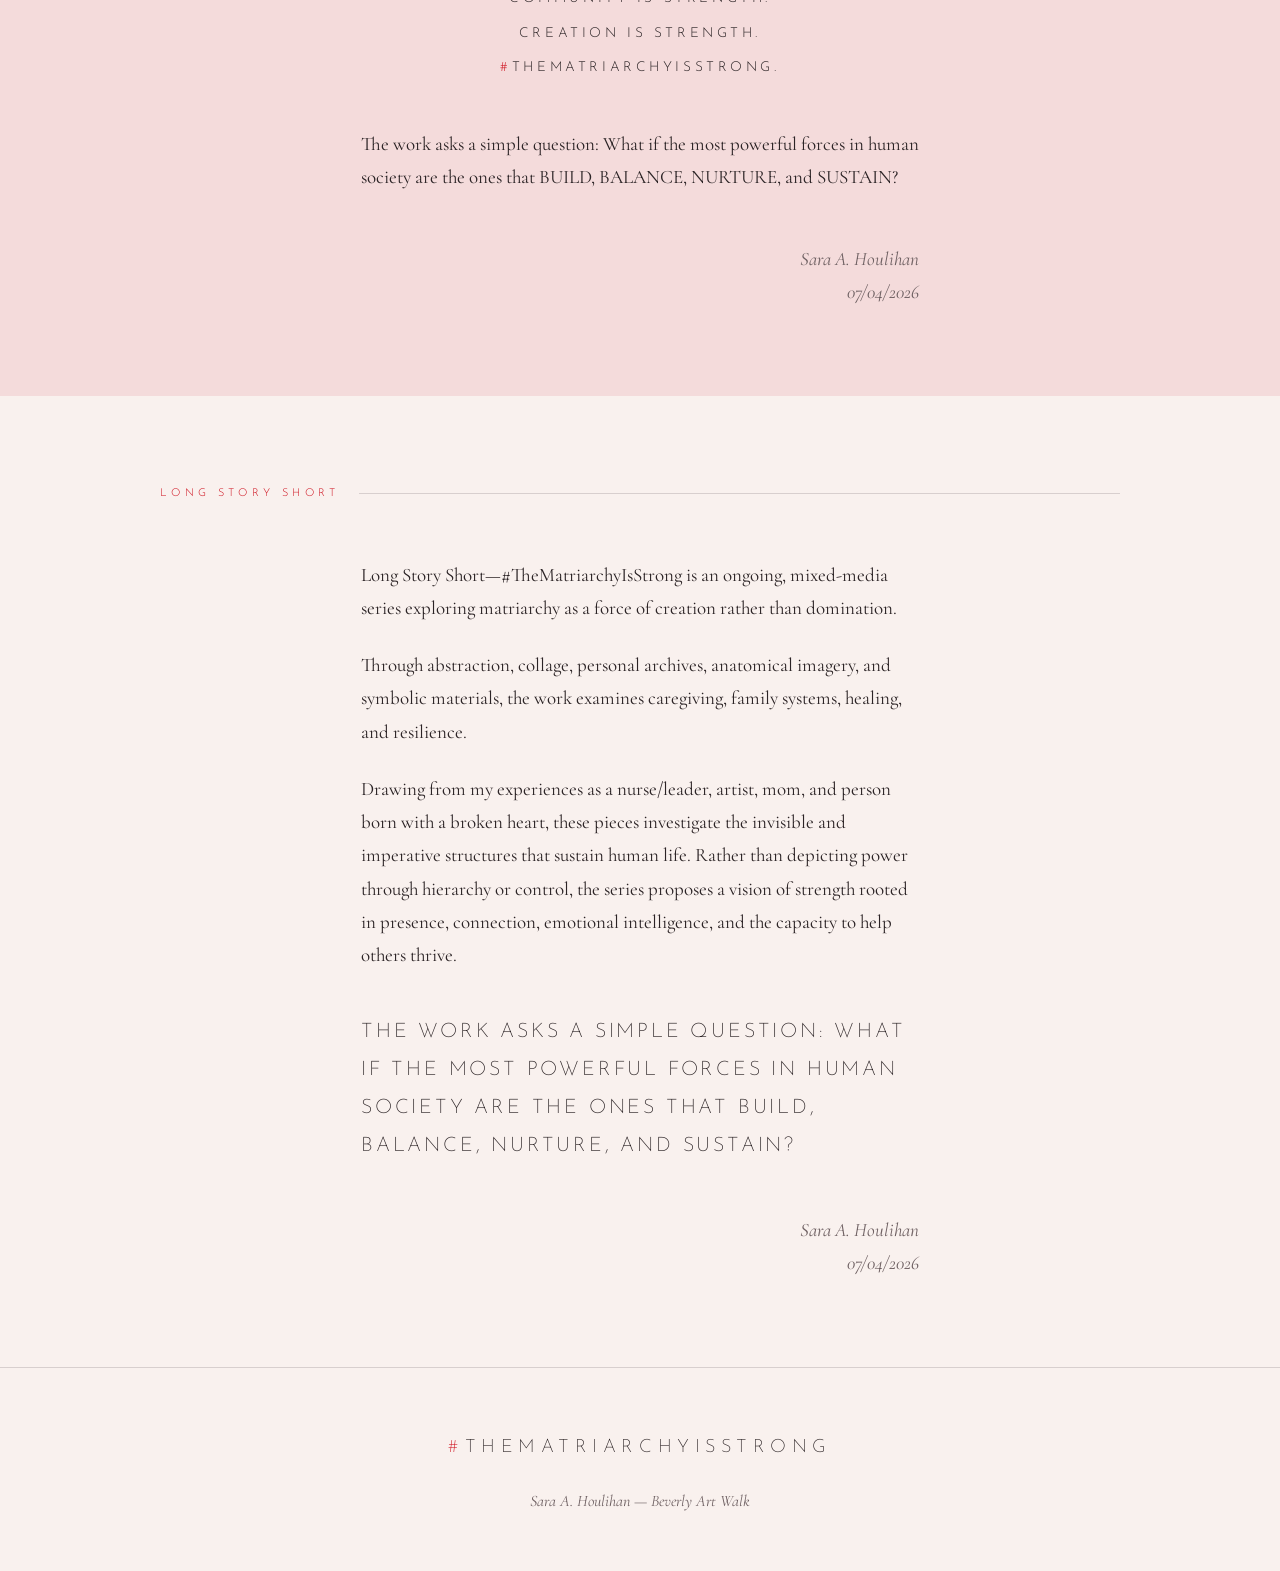
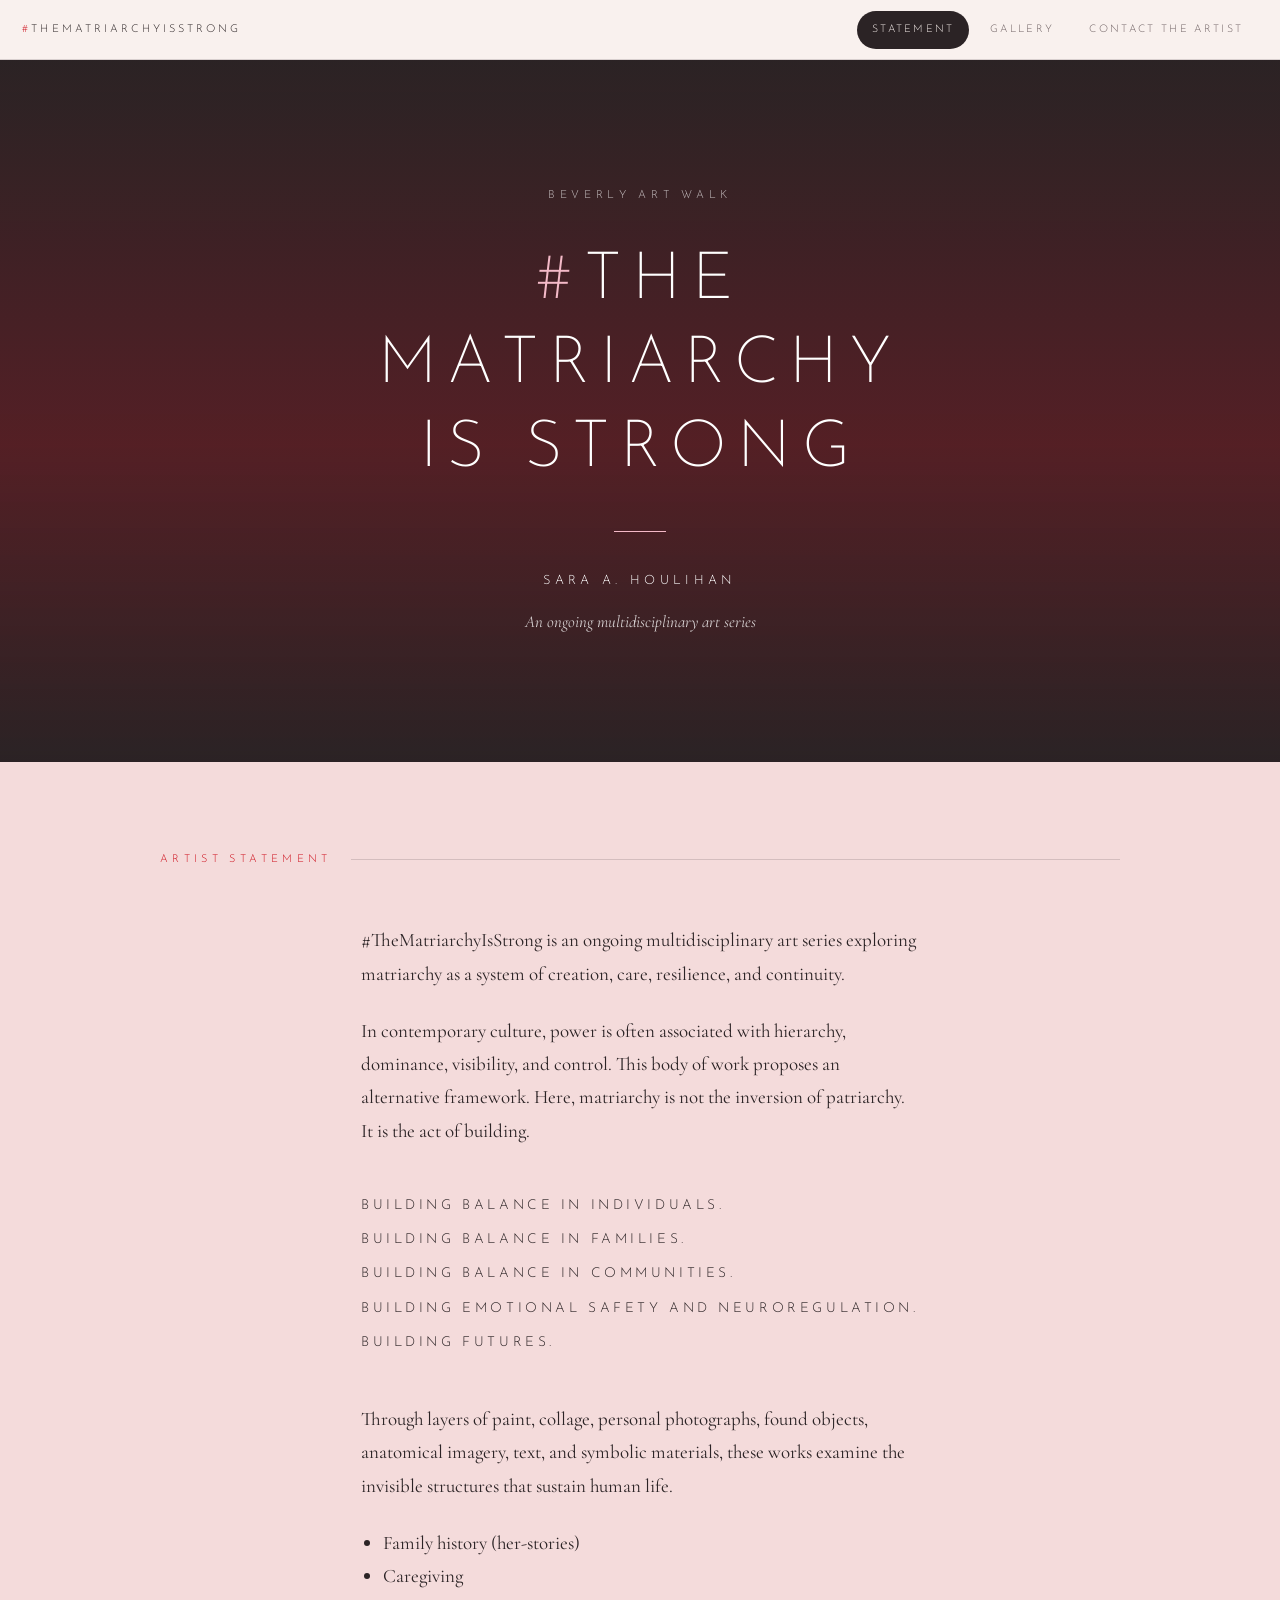
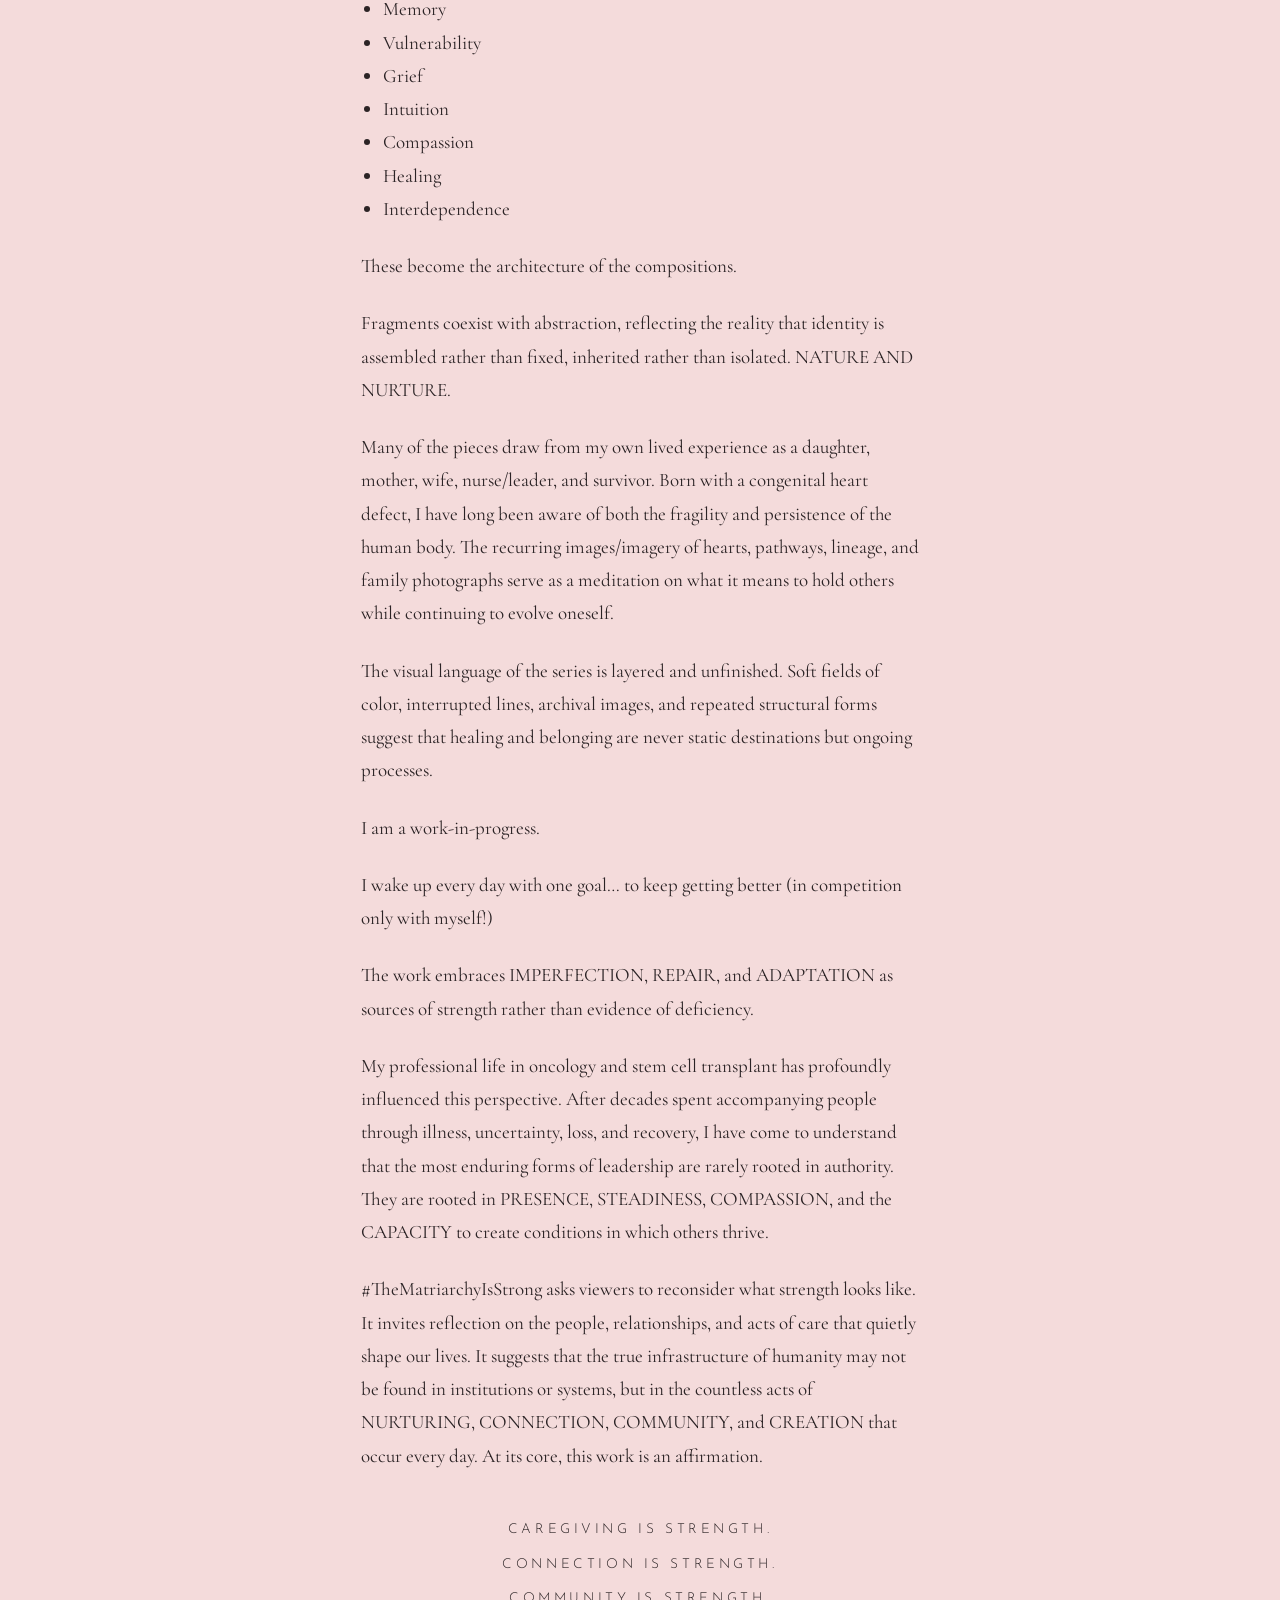
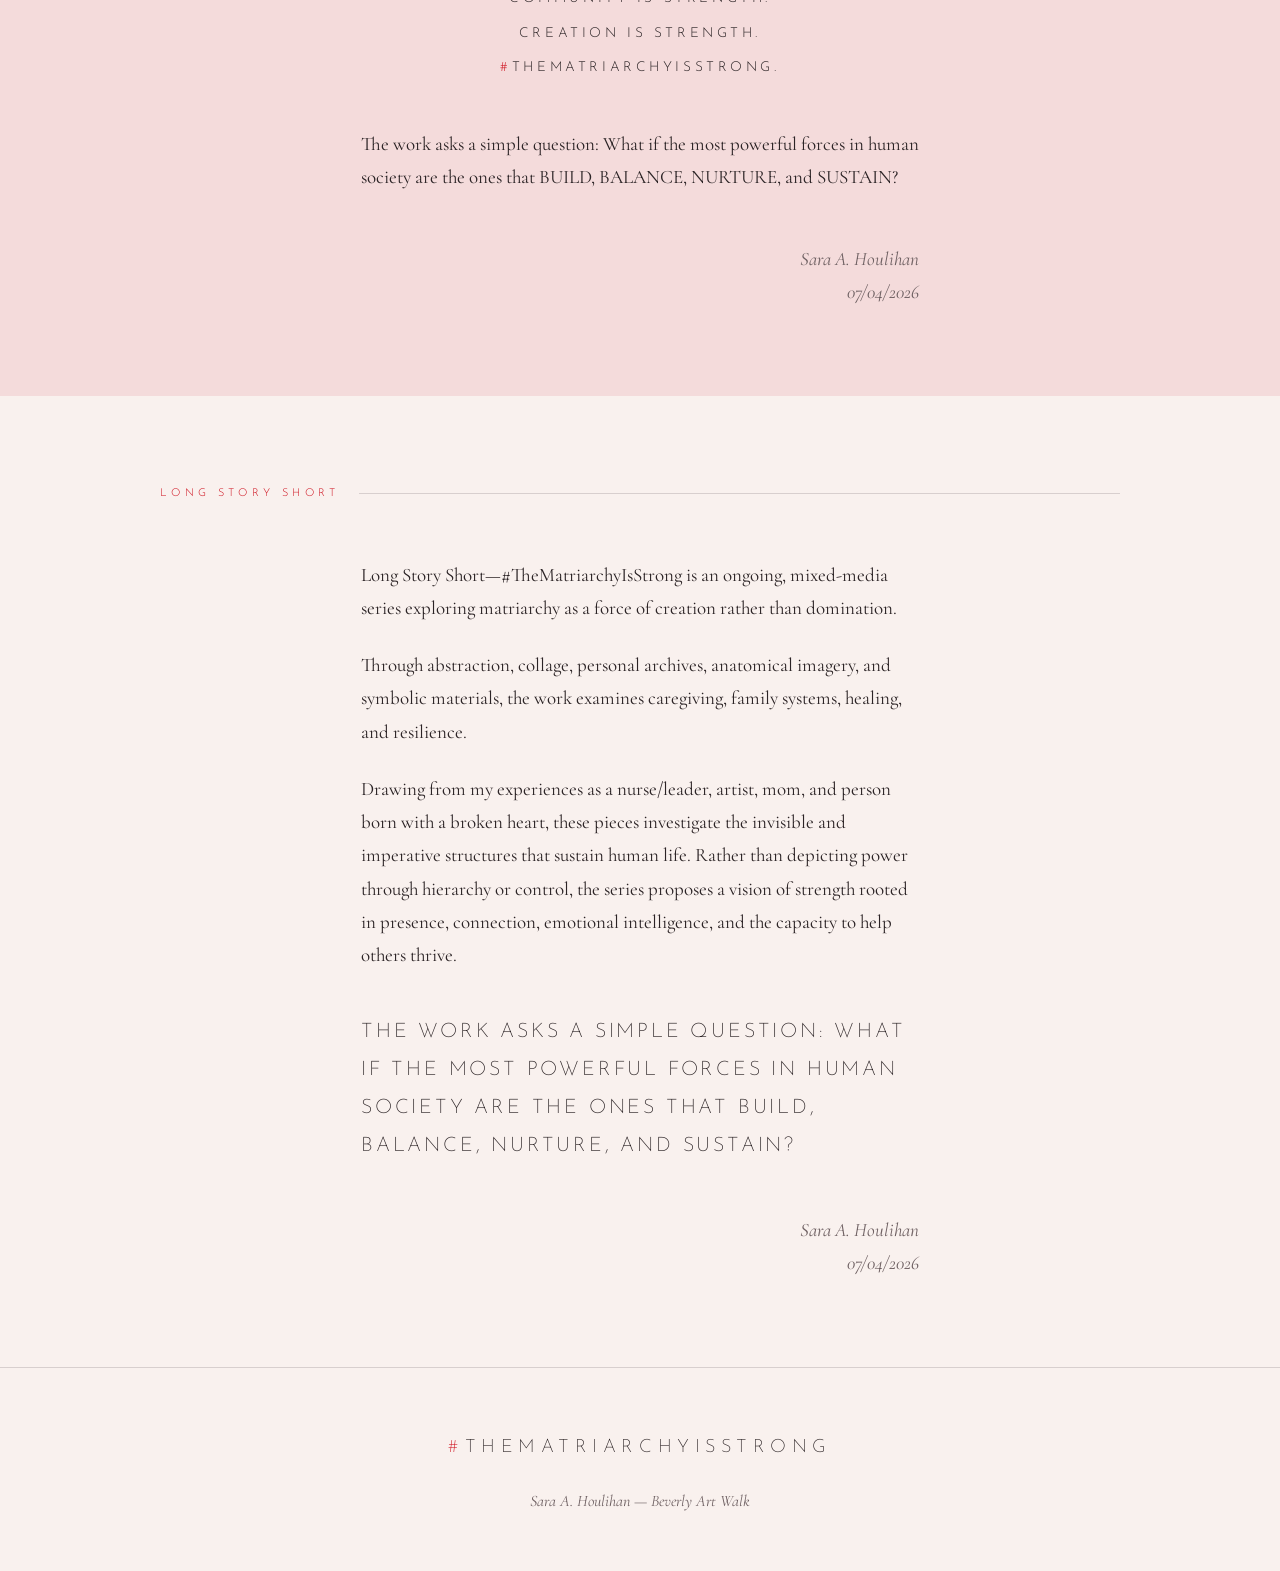
